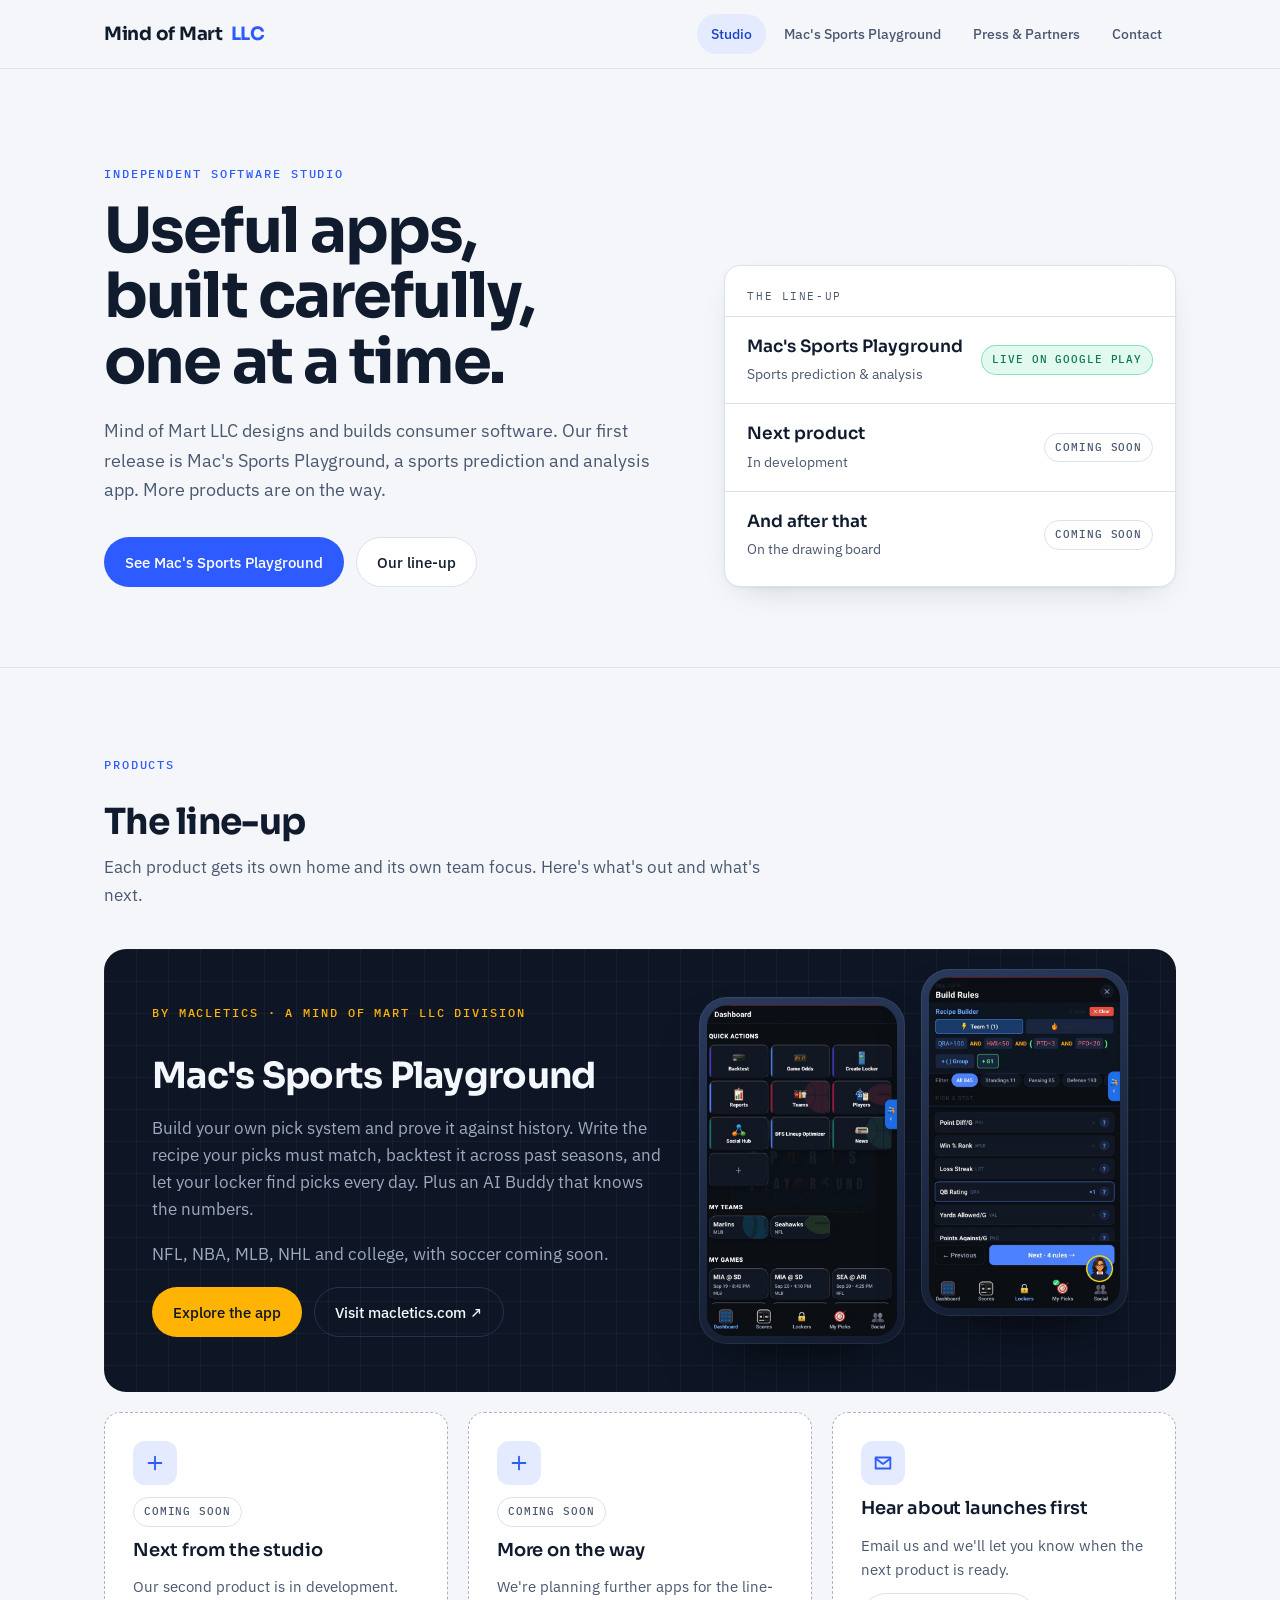
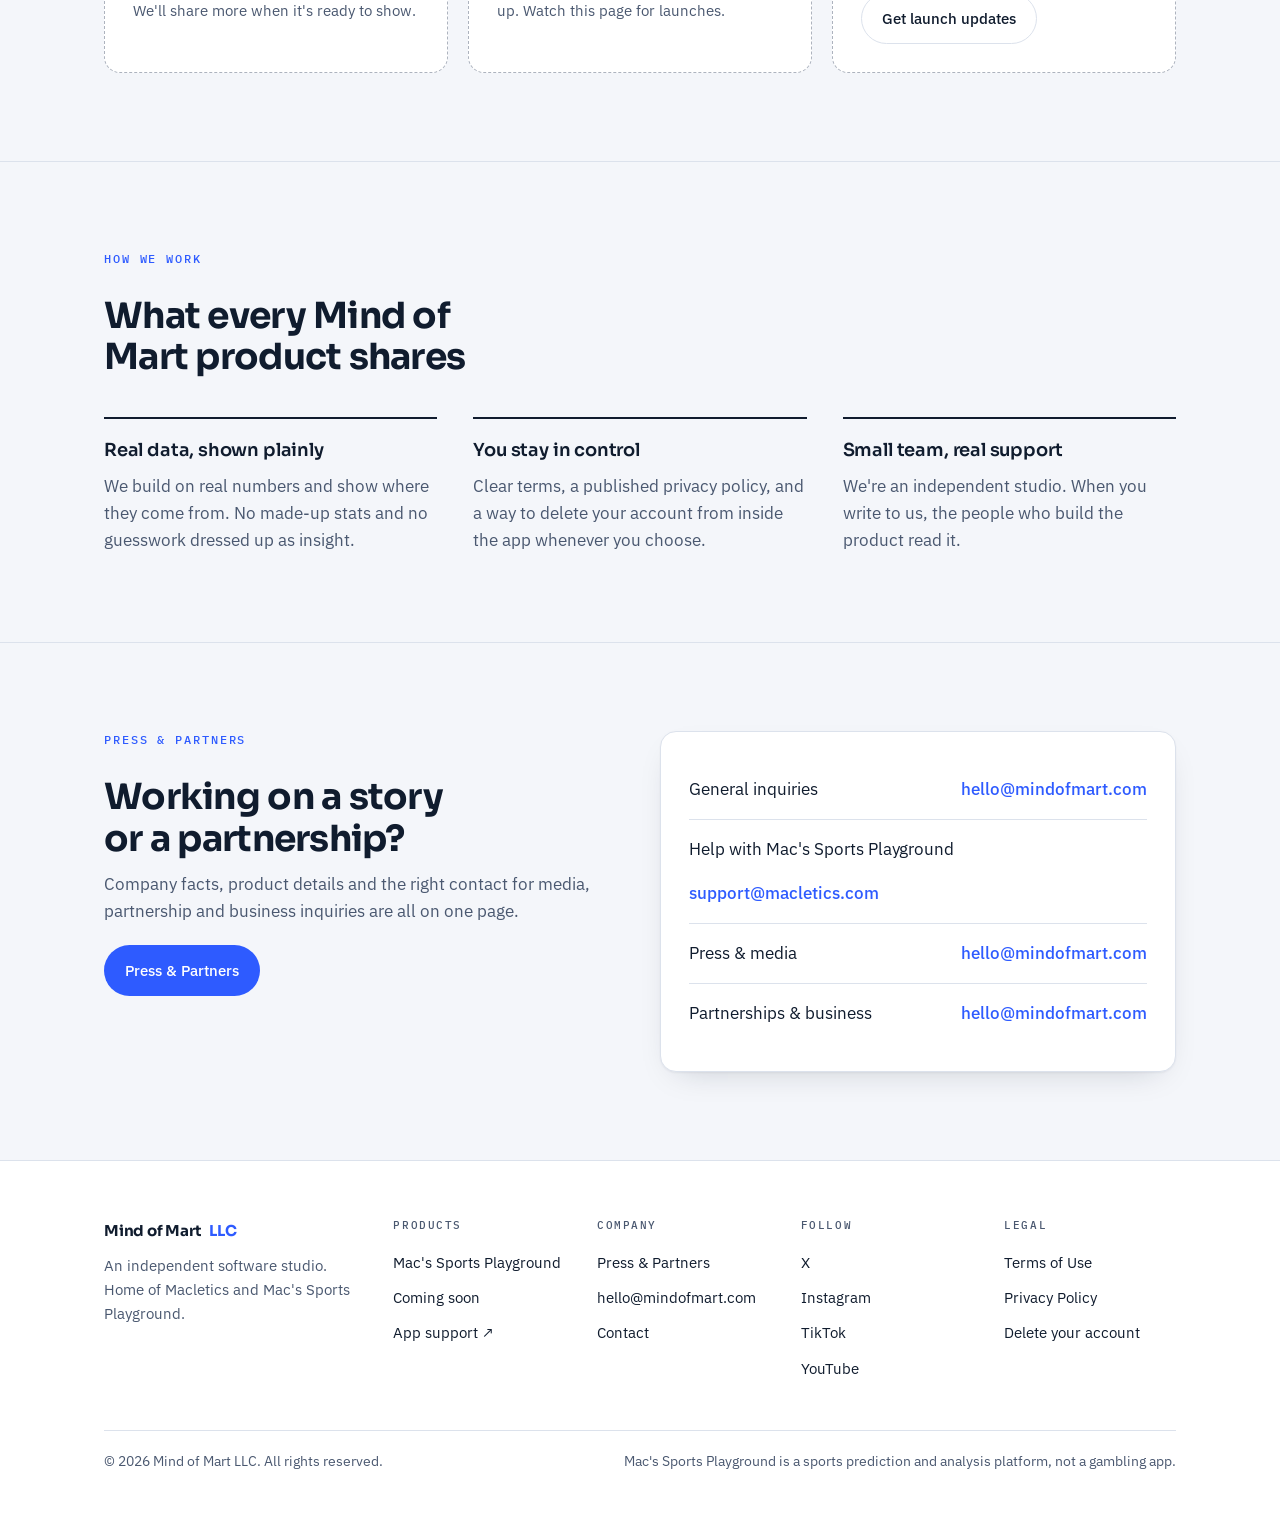
==== index.html @ aef042e0 "site: link Google Play, add social links to footer, Live on Google Play chip Co-Authored-By: Claude " ====
<!DOCTYPE html>
<html lang="en">
<head>
<meta charset="UTF-8">
<meta name="viewport" content="width=device-width, initial-scale=1.0">
<title>Mind of Mart LLC — Independent software studio</title>
<meta name="description" content="Mind of Mart LLC is an independent software studio. Our first release is Mac's Sports Playground, with more products on the way.">
<meta property="og:title" content="Mind of Mart LLC">
<meta property="og:description" content="An independent software studio. Our first release is Mac's Sports Playground, with more products on the way.">
<meta property="og:type" content="website">
<meta property="og:url" content="https://mindofmart.com/">
<link rel="canonical" href="https://mindofmart.com/">
<link rel="icon" href="/favicon.svg" type="image/svg+xml">
<link rel="preconnect" href="https://fonts.googleapis.com">
<link rel="preconnect" href="https://fonts.gstatic.com" crossorigin>
<link href="https://fonts.googleapis.com/css2?family=Sora:wght@500;600;700&family=IBM+Plex+Sans:wght@400;500&family=IBM+Plex+Mono:wght@400;500&display=swap" rel="stylesheet">
<link rel="stylesheet" href="/styles.css">
</head>
<body>

<header class="site-header">
  <div class="wrap">
    <a class="wordmark" href="/">Mind of Mart <span class="llc">LLC</span></a>
    <nav aria-label="Main">
      <ul class="tabs">
        <li><a href="/" aria-current="page">Studio</a></li>
        <li><a href="/sports-playground/">Mac's Sports Playground</a></li>
        <li><a href="/press/">Press &amp; Partners</a></li>
        <li><a href="/press/#contact">Contact</a></li>
      </ul>
    </nav>
  </div>
</header>

<main>

  <section class="hero">
    <div class="wrap">
      <div>
        <p class="eyebrow">Independent software studio</p>
        <h1>Useful apps, built carefully, one at a time.</h1>
        <p class="lede">Mind of Mart LLC designs and builds consumer software. Our first release is Mac's Sports Playground, a sports prediction and analysis app. More products are on the way.</p>
        <div class="actions">
          <a class="btn btn-primary" href="/sports-playground/">See Mac's Sports Playground</a>
          <a class="btn btn-ghost" href="#lineup">Our line-up</a>
        </div>
      </div>

      <div class="lineup-index" aria-label="Product line-up at a glance">
        <p class="label">The line-up</p>
        <a href="/sports-playground/">
          <span>
            <span class="name">Mac's Sports Playground</span><br>
            <span class="sub">Sports prediction &amp; analysis</span>
          </span>
          <span class="chip live">Live on Google Play</span>
        </a>
        <div class="row">
          <span>
            <span class="name">Next product</span><br>
            <span class="sub">In development</span>
          </span>
          <span class="chip">Coming soon</span>
        </div>
        <div class="row">
          <span>
            <span class="name">And after that</span><br>
            <span class="sub">On the drawing board</span>
          </span>
          <span class="chip">Coming soon</span>
        </div>
      </div>
    </div>
  </section>

  <section id="lineup">
    <div class="wrap">
      <div class="section-head">
        <p class="eyebrow">Products</p>
        <h2>The line-up</h2>
        <p class="muted">Each product gets its own home and its own team focus. Here's what's out and what's next.</p>
      </div>

      <div class="lineup">
        <article class="featured product-panel">
          <div class="copy">
            <p class="eyebrow">By Macletics · a Mind of Mart LLC division</p>
            <h2>Mac's Sports Playground</h2>
            <p>Build your own pick system and prove it against history. Write the recipe your picks must match, backtest it across past seasons, and let your locker find picks every day. Plus an AI Buddy that knows the numbers.</p>
            <p>NFL, NBA, MLB, NHL and college, with soccer coming soon.</p>
            <div class="actions">
              <a class="btn btn-amber" href="/sports-playground/">Explore the app</a>
              <a class="btn btn-line" href="https://macletics.com/">Visit macletics.com ↗</a>
            </div>
          </div>
          <div class="shots" aria-hidden="true">
            <div class="phone"><img src="/img/app/dashboard.jpg" alt="" width="600" height="1044" loading="lazy"></div>
            <div class="phone"><img src="/img/app/build-rules.jpg" alt="" width="600" height="1044" loading="lazy"></div>
          </div>
        </article>

        <article class="soon-card">
          <div class="glyph" aria-hidden="true">
            <svg width="22" height="22" viewBox="0 0 24 24" fill="none" stroke="currentColor" stroke-width="2" stroke-linecap="round"><path d="M12 5v14M5 12h14"/></svg>
          </div>
          <span class="chip" style="justify-self:start">Coming soon</span>
          <h3>Next from the studio</h3>
          <p>Our second product is in development. We'll share more when it's ready to show.</p>
        </article>

        <article class="soon-card">
          <div class="glyph" aria-hidden="true">
            <svg width="22" height="22" viewBox="0 0 24 24" fill="none" stroke="currentColor" stroke-width="2" stroke-linecap="round"><path d="M12 5v14M5 12h14"/></svg>
          </div>
          <span class="chip" style="justify-self:start">Coming soon</span>
          <h3>More on the way</h3>
          <p>We're planning further apps for the line-up. Watch this page for launches.</p>
        </article>

        <article class="soon-card">
          <div class="glyph" aria-hidden="true">
            <svg width="22" height="22" viewBox="0 0 24 24" fill="none" stroke="currentColor" stroke-width="2" stroke-linecap="round" stroke-linejoin="round"><path d="M4 6h16v12H4z"/><path d="m4 7 8 6 8-6"/></svg>
          </div>
          <h3>Hear about launches first</h3>
          <p>Email us and we'll let you know when the next product is ready.</p>
          <a class="btn btn-ghost" style="justify-self:start" href="mailto:hello@mindofmart.com?subject=Mind%20of%20Mart%20launch%20updates">Get launch updates</a>
        </article>
      </div>
    </div>
  </section>

  <section>
    <div class="wrap">
      <div class="section-head">
        <p class="eyebrow">How we work</p>
        <h2>What every Mind of Mart product shares</h2>
      </div>
      <div class="principles">
        <div>
          <h3>Real data, shown plainly</h3>
          <p>We build on real numbers and show where they come from. No made-up stats and no guesswork dressed up as insight.</p>
        </div>
        <div>
          <h3>You stay in control</h3>
          <p>Clear terms, a published privacy policy, and a way to delete your account from inside the app whenever you choose.</p>
        </div>
        <div>
          <h3>Small team, real support</h3>
          <p>We're an independent studio. When you write to us, the people who build the product read it.</p>
        </div>
      </div>
    </div>
  </section>

  <section>
    <div class="wrap split">
      <div class="section-head" style="margin-bottom:0">
        <p class="eyebrow">Press &amp; partners</p>
        <h2>Working on a story or a partnership?</h2>
        <p class="muted">Company facts, product details and the right contact for media, partnership and business inquiries are all on one page.</p>
        <div class="actions" style="margin-top:8px">
          <a class="btn btn-primary" href="/press/">Press &amp; Partners</a>
        </div>
      </div>
      <div class="card">
        <ul class="contact-list">
          <li><span>General inquiries</span><a href="mailto:hello@mindofmart.com">hello@mindofmart.com</a></li>
          <li><span>Help with Mac's Sports Playground</span><a href="mailto:support@macletics.com">support@macletics.com</a></li>
          <li><span>Press &amp; media</span><a href="mailto:hello@mindofmart.com?subject=Press%20inquiry">hello@mindofmart.com</a></li>
          <li><span>Partnerships &amp; business</span><a href="mailto:hello@mindofmart.com?subject=Partnership%20inquiry">hello@mindofmart.com</a></li>
        </ul>
      </div>
    </div>
  </section>

</main>

<footer class="site-footer">
  <div class="wrap">
    <div class="cols">
      <div class="about">
        <a class="wordmark" href="/">Mind of Mart <span class="llc">LLC</span></a>
        <p>An independent software studio. Home of Macletics and Mac's Sports Playground.</p>
      </div>
      <div>
        <h4>Products</h4>
        <ul>
          <li><a href="/sports-playground/">Mac's Sports Playground</a></li>
          <li><a href="/#lineup">Coming soon</a></li>
          <li><a href="https://macletics.com/support.html">App support ↗</a></li>
        </ul>
      </div>
      <div>
        <h4>Company</h4>
        <ul>
          <li><a href="/press/">Press &amp; Partners</a></li>
          <li><a href="mailto:hello@mindofmart.com">hello@mindofmart.com</a></li>
          <li><a href="/press/#contact">Contact</a></li>
        </ul>
      </div>
      <div>
        <h4>Follow</h4>
        <ul>
          <li><a href="https://x.com/MacSportsPlay" rel="noopener">X</a></li>
          <li><a href="https://instagram.com/macssportsplayground" rel="noopener">Instagram</a></li>
          <li><a href="https://tiktok.com/@macssportsplayground" rel="noopener">TikTok</a></li>
          <li><a href="https://www.youtube.com/@MacsSportsPlayground" rel="noopener">YouTube</a></li>
        </ul>
      </div>
      <div>
        <h4>Legal</h4>
        <ul>
          <li><a href="https://macletics.com/terms">Terms of Use</a></li>
          <li><a href="https://macletics.com/privacy">Privacy Policy</a></li>
          <li><a href="https://macletics.com/delete-account.html">Delete your account</a></li>
        </ul>
      </div>
    </div>
    <div class="base">
      <span>© 2026 Mind of Mart LLC. All rights reserved.</span>
      <span>Mac's Sports Playground is a sports prediction and analysis platform, not a gambling app.</span>
    </div>
  </div>
</footer>

</body>
</html>
---- styles.css ----
/* Mind of Mart LLC — shared styles.
   Studio pages use the cobalt accent; the Mac's Sports Playground tab
   borrows the product's own navy + amber inside .product-panel only. */

:root {
  --paper: #F4F6FA;
  --surface: #FFFFFF;
  --ink: #101C2E;
  --ink-soft: #4A5870;
  --rule: #DCE2EC;
  --accent: #2E5BFF;
  --accent-deep: #1E42C8;
  --accent-wash: #E4EBFF;
  --navy: #0E1626;
  --navy-2: #16223A;
  --navy-line: #24324D;
  --navy-text: #F4F7FB;
  --navy-muted: #9DA9BF;
  --amber: #FFB302;
  --radius: 16px;
  --shadow: 0 1px 2px rgba(16, 28, 46, .05), 0 12px 32px -18px rgba(16, 28, 46, .25);
}
@media (prefers-color-scheme: dark) {
  :root:not([data-theme="light"]) {
    --paper: #0B1220;
    --surface: #121B2D;
    --ink: #EEF2F8;
    --ink-soft: #A3AFC4;
    --rule: #223049;
    --accent: #7C9BFF;
    --accent-deep: #A9BCFF;
    --accent-wash: #18244A;
    --shadow: 0 1px 2px rgba(0, 0, 0, .3), 0 12px 32px -18px rgba(0, 0, 0, .7);
  }
}
:root[data-theme="dark"] {
  --paper: #0B1220;
  --surface: #121B2D;
  --ink: #EEF2F8;
  --ink-soft: #A3AFC4;
  --rule: #223049;
  --accent: #7C9BFF;
  --accent-deep: #A9BCFF;
  --accent-wash: #18244A;
  --shadow: 0 1px 2px rgba(0, 0, 0, .3), 0 12px 32px -18px rgba(0, 0, 0, .7);
}

* { margin: 0; padding: 0; box-sizing: border-box; }
html { scroll-behavior: smooth; }
@media (prefers-reduced-motion: reduce) { html { scroll-behavior: auto; } * { transition: none !important; } }

body {
  background: var(--paper);
  color: var(--ink);
  font-family: "IBM Plex Sans", system-ui, sans-serif;
  font-size: 17px;
  line-height: 1.6;
  -webkit-font-smoothing: antialiased;
}
img { max-width: 100%; display: block; }
a { color: inherit; }
:focus-visible { outline: 3px solid var(--accent); outline-offset: 3px; border-radius: 4px; }

.wrap { max-width: 1120px; margin: 0 auto; padding: 0 24px; }
@media (max-width: 480px) { .wrap { padding: 0 16px; } }

/* ---------- Header + tabs ---------- */
.site-header {
  position: sticky; top: 0; z-index: 10;
  background: color-mix(in srgb, var(--paper) 88%, transparent);
  backdrop-filter: saturate(1.4) blur(10px);
  border-bottom: 1px solid var(--rule);
}
.site-header .wrap {
  display: flex; align-items: center; justify-content: space-between;
  gap: 20px; min-height: 68px; flex-wrap: wrap;
}
.wordmark {
  font-family: "Sora", sans-serif; font-weight: 700; font-size: 1.15rem;
  letter-spacing: -0.015em; text-decoration: none; color: var(--ink);
  display: inline-flex; align-items: baseline; gap: 8px;
}
.wordmark .dot { color: var(--accent); }
.wordmark .llc {
  font-family: "Sora", sans-serif; font-weight: 700; font-size: inherit;
  letter-spacing: inherit; color: var(--accent);
}
.tabs {
  display: flex; gap: 4px; list-style: none;
  overflow-x: auto; scrollbar-width: none; max-width: 100%;
}
.tabs::-webkit-scrollbar { display: none; }
.tabs a {
  display: block; white-space: nowrap; text-decoration: none;
  font-size: .9rem; font-weight: 500; color: var(--ink-soft);
  padding: 8px 14px; border-radius: 999px;
  transition: color .15s, background .15s;
}
.tabs a:hover { color: var(--ink); background: var(--accent-wash); }
.tabs a[aria-current="page"] { color: var(--accent-deep); background: var(--accent-wash); }
@media (max-width: 720px) {
  .site-header .wrap { padding-top: 12px; padding-bottom: 8px; min-height: 0; }
  .tabs { width: 100%; margin: 0 -6px; }
  .tabs a { padding: 8px 10px; font-size: .86rem; }
}

/* ---------- Type ---------- */
.eyebrow {
  font-family: "IBM Plex Mono", monospace; font-size: .74rem; font-weight: 500;
  letter-spacing: .16em; text-transform: uppercase; color: var(--accent);
  margin-bottom: 14px;
}
h1, h2, h3 { font-family: "Sora", sans-serif; text-wrap: balance; }
h1 { font-weight: 700; font-size: clamp(2.3rem, 5.4vw, 3.9rem); line-height: 1.05; letter-spacing: -0.03em; }
h2 { font-weight: 700; font-size: clamp(1.6rem, 3.2vw, 2.25rem); line-height: 1.15; letter-spacing: -0.02em; }
h3 { font-weight: 600; font-size: 1.12rem; line-height: 1.3; letter-spacing: -0.01em; }
.lede { font-size: 1.15rem; color: var(--ink-soft); max-width: 54ch; }
.muted { color: var(--ink-soft); }
.measure { max-width: 62ch; }

section { padding: 88px 0; }
section + section { border-top: 1px solid var(--rule); }
.section-head { display: grid; gap: 12px; margin-bottom: 40px; max-width: 680px; }

/* ---------- Buttons ---------- */
.btn {
  display: inline-flex; align-items: center; gap: 8px;
  font-weight: 500; font-size: .95rem; text-decoration: none;
  padding: 12px 20px; border-radius: 999px; border: 1px solid transparent;
  transition: background .15s, border-color .15s, color .15s;
}
.btn-primary { background: var(--accent); color: #fff; }
.btn-primary:hover { background: var(--accent-deep); }
:root[data-theme="dark"] .btn-primary, :root[data-theme="dark"] .btn-primary:hover { color: #0B1220; }
@media (prefers-color-scheme: dark) { :root:not([data-theme="light"]) .btn-primary { color: #0B1220; } }
.btn-ghost { border-color: var(--rule); color: var(--ink); background: var(--surface); }
.btn-ghost:hover { border-color: var(--accent); }
.actions { display: flex; flex-wrap: wrap; gap: 12px; }

/* ---------- Home hero ---------- */
.hero { padding: 96px 0 80px; }
.hero .wrap { display: grid; grid-template-columns: 1.25fr 1fr; gap: 56px; align-items: end; }
.hero h1 { margin-bottom: 22px; }
.hero .lede { margin-bottom: 32px; }
.lineup-index {
  background: var(--surface); border: 1px solid var(--rule); border-radius: var(--radius);
  box-shadow: var(--shadow); padding: 8px 0;
}
.lineup-index .label {
  font-family: "IBM Plex Mono", monospace; font-size: .7rem; letter-spacing: .14em;
  text-transform: uppercase; color: var(--ink-soft); padding: 14px 22px 10px;
}
.lineup-index a, .lineup-index .row {
  display: flex; justify-content: space-between; align-items: center; gap: 16px;
  padding: 16px 22px; border-top: 1px solid var(--rule); text-decoration: none;
}
.lineup-index a:hover .name { color: var(--accent); }
.lineup-index .name { font-family: "Sora", sans-serif; font-weight: 600; transition: color .15s; }
.lineup-index .sub { font-size: .86rem; color: var(--ink-soft); }
@media (max-width: 860px) { .hero .wrap { grid-template-columns: 1fr; gap: 40px; } .hero { padding: 64px 0 56px; } }

/* ---------- Status chips ---------- */
.chip {
  font-family: "IBM Plex Mono", monospace; font-size: .68rem; font-weight: 500;
  letter-spacing: .08em; text-transform: uppercase; white-space: nowrap;
  padding: 5px 10px; border-radius: 999px; border: 1px solid var(--rule); color: var(--ink-soft);
}
.chip.live { color: #0F7A4F; border-color: color-mix(in srgb, #35D08E 55%, transparent); background: color-mix(in srgb, #35D08E 14%, transparent); }
@media (prefers-color-scheme: dark) { :root:not([data-theme="light"]) .chip.live { color: #6FE3B0; } }
:root[data-theme="dark"] .chip.live { color: #6FE3B0; }

/* ---------- Product line-up ---------- */
.lineup { display: grid; grid-template-columns: repeat(3, 1fr); gap: 20px; }
.lineup .featured { grid-column: span 3; }
@media (max-width: 860px) { .lineup { grid-template-columns: 1fr; } .lineup .featured { grid-column: auto; } }

.product-panel {
  background: var(--navy); color: var(--navy-text); border-radius: 22px; overflow: hidden;
  display: grid; grid-template-columns: 1.2fr 1fr; gap: 32px; padding: 48px;
  position: relative; isolation: isolate;
}
.product-panel::before {
  content: ""; position: absolute; inset: 0; z-index: -1;
  background-image:
    linear-gradient(rgba(255,255,255,.035) 1px, transparent 1px),
    linear-gradient(90deg, rgba(255,255,255,.035) 1px, transparent 1px);
  background-size: 32px 32px;
}
.product-panel .eyebrow { color: var(--amber); }
.product-panel h2, .product-panel h3 { color: var(--navy-text); }
.product-panel p { color: var(--navy-muted); }
.product-panel .chip { border-color: var(--navy-line); color: var(--navy-muted); }
.product-panel .copy { display: grid; gap: 18px; align-content: center; }
.product-panel .btn-amber { background: var(--amber); color: var(--navy); }
.product-panel .btn-amber:hover { background: #FFC433; }
.product-panel .btn-line { border-color: var(--navy-line); color: var(--navy-text); }
.product-panel .btn-line:hover { border-color: var(--amber); }
.product-panel .shots { display: flex; gap: 16px; justify-content: center; align-items: flex-end; }
.product-panel .shots .phone:nth-child(2) { transform: translateY(-28px); }
@media (max-width: 860px) {
  .product-panel { grid-template-columns: 1fr; padding: 32px 22px; }
  .product-panel .shots .phone:nth-child(2) { transform: none; }
}

.phone {
  width: 100%; max-width: 210px; border-radius: 28px; padding: 8px;
  background: linear-gradient(160deg, #2A3A5C, #121B2E);
  box-shadow: 0 30px 60px -28px rgba(0,0,0,.8), 0 0 0 1px rgba(255,255,255,.07) inset;
}
.phone img { width: 100%; height: auto; border-radius: 21px; aspect-ratio: 600 / 1044; object-fit: cover; object-position: top; }
.phone.lg { max-width: 290px; border-radius: 34px; padding: 10px; }
.phone.lg img { border-radius: 25px; }

.soon-card {
  background: var(--surface); border: 1px dashed color-mix(in srgb, var(--ink-soft) 45%, transparent);
  border-radius: var(--radius); padding: 28px; display: grid; gap: 12px; align-content: start;
  min-height: 210px;
}
.soon-card .glyph {
  width: 44px; height: 44px; border-radius: 12px; background: var(--accent-wash);
  display: grid; place-items: center; color: var(--accent);
}
.soon-card p { color: var(--ink-soft); font-size: .95rem; }

/* ---------- Principles ---------- */
.principles { display: grid; grid-template-columns: repeat(3, 1fr); gap: 36px; }
.principles > div { display: grid; gap: 10px; align-content: start; border-top: 2px solid var(--ink); padding-top: 20px; }
.principles p { color: var(--ink-soft); }
@media (max-width: 860px) { .principles { grid-template-columns: 1fr; gap: 28px; } }

/* ---------- Press / contact ---------- */
.split { display: grid; grid-template-columns: 1fr 1fr; gap: 40px; align-items: start; }
@media (max-width: 860px) { .split { grid-template-columns: 1fr; } }
.card {
  background: var(--surface); border: 1px solid var(--rule); border-radius: var(--radius);
  padding: 28px; box-shadow: var(--shadow); display: grid; gap: 14px;
}
.facts { display: grid; gap: 0; }
.facts div { display: grid; grid-template-columns: 150px 1fr; gap: 16px; padding: 14px 0; border-top: 1px solid var(--rule); }
.facts div:first-child { border-top: 0; }
.facts dt { font-family: "IBM Plex Mono", monospace; font-size: .74rem; letter-spacing: .1em; text-transform: uppercase; color: var(--ink-soft); padding-top: 3px; }
@media (max-width: 480px) { .facts div { grid-template-columns: 1fr; gap: 2px; } }
.contact-list { list-style: none; display: grid; gap: 0; }
.contact-list li { display: flex; justify-content: space-between; align-items: center; gap: 16px; padding: 16px 0; border-top: 1px solid var(--rule); flex-wrap: wrap; }
.contact-list li:first-child { border-top: 0; }
.contact-list a { color: var(--accent); font-weight: 500; text-decoration: none; overflow-wrap: anywhere; }
.contact-list a:hover { text-decoration: underline; }

/* ---------- Product page ---------- */
.product-hero { background: var(--navy); color: var(--navy-text); padding: 80px 0; position: relative; isolation: isolate; }
.product-hero::before {
  content: ""; position: absolute; inset: 0; z-index: -1;
  background-image:
    linear-gradient(rgba(255,255,255,.035) 1px, transparent 1px),
    linear-gradient(90deg, rgba(255,255,255,.035) 1px, transparent 1px);
  background-size: 32px 32px;
}
.product-hero .wrap { display: grid; grid-template-columns: 1.3fr 1fr; gap: 48px; align-items: center; }
.product-hero .eyebrow { color: var(--amber); }
.product-hero h1 { margin-bottom: 20px; }
.product-hero h1 .accent { color: var(--amber); }
.product-hero .lede { color: var(--navy-muted); margin-bottom: 28px; }
.product-hero .meta { font-size: .88rem; color: var(--navy-muted); margin-top: 18px; }
@media (max-width: 860px) { .product-hero .wrap { grid-template-columns: 1fr; } .product-hero { padding: 56px 0; } }

.store-row { display: flex; gap: 12px; flex-wrap: wrap; }
.store-btn {
  display: inline-flex; align-items: center; gap: 10px; text-decoration: none;
  padding: 10px 18px; border-radius: 12px; border: 1px solid var(--navy-line);
  background: var(--navy-2); color: var(--navy-text); min-width: 190px;
}
.store-btn svg { width: 22px; height: 22px; flex: none; }
.store-btn .small { display: block; font-size: .68rem; color: var(--navy-muted); line-height: 1.2; }
.store-btn .big { display: block; font-family: "Sora", sans-serif; font-weight: 600; font-size: 1rem; line-height: 1.2; }
.store-btn[aria-disabled="true"] { cursor: default; }
a.store-btn:not([aria-disabled="true"]):hover { border-color: var(--amber); }

.stats { display: grid; grid-template-columns: repeat(4, 1fr); gap: 0; border: 1px solid var(--rule); border-radius: var(--radius); background: var(--surface); }
.stats div { padding: 26px 24px; border-left: 1px solid var(--rule); }
.stats div:first-child { border-left: 0; }
.stats strong { display: block; font-family: "Sora", sans-serif; font-size: 2rem; font-weight: 700; letter-spacing: -0.02em; font-variant-numeric: tabular-nums; }
.stats span { color: var(--ink-soft); font-size: .92rem; }
@media (max-width: 760px) {
  .stats { grid-template-columns: 1fr 1fr; }
  .stats div:nth-child(3) { border-left: 0; }
  .stats div:nth-child(n+3) { border-top: 1px solid var(--rule); }
}

.feature-row { display: grid; grid-template-columns: 1fr 260px; gap: 56px; align-items: center; padding: 48px 0; border-top: 1px solid var(--rule); }
.feature-row:first-of-type { border-top: 0; padding-top: 0; }
.feature-row.flip { grid-template-columns: 260px 1fr; }
.feature-row.flip .phone { order: -1; }
.feature-row .copy { display: grid; gap: 14px; }
.feature-row .copy p { color: var(--ink-soft); }
.feature-row ul { list-style: none; display: grid; gap: 8px; }
.feature-row li { padding-left: 24px; position: relative; }
.feature-row li::before { content: ""; position: absolute; left: 0; top: .62em; width: 12px; height: 2px; background: var(--accent); }
.feature-row .phone { max-width: 240px; justify-self: center; }
@media (max-width: 760px) {
  .feature-row, .feature-row.flip { grid-template-columns: 1fr; gap: 28px; }
  .feature-row.flip .phone { order: 0; }
}

.levels { display: grid; grid-template-columns: repeat(4, 1fr); gap: 16px; }
.levels .card { padding: 22px; gap: 6px; box-shadow: none; }
.levels .card p { color: var(--ink-soft); font-size: .92rem; }
@media (max-width: 860px) { .levels { grid-template-columns: 1fr 1fr; } }
@media (max-width: 480px) { .levels { grid-template-columns: 1fr; } }

.notice { font-size: .9rem; color: var(--ink-soft); border-left: 3px solid var(--accent); padding: 4px 0 4px 16px; max-width: 70ch; }

/* ---------- Footer ---------- */
.site-footer { border-top: 1px solid var(--rule); padding: 56px 0 40px; background: var(--surface); }
.site-footer .cols { display: grid; grid-template-columns: 1.5fr repeat(4, 1fr); gap: 32px; }
.site-footer h4 { font-family: "IBM Plex Mono", monospace; font-size: .7rem; font-weight: 500; letter-spacing: .14em; text-transform: uppercase; color: var(--ink-soft); margin-bottom: 14px; }
.site-footer ul { list-style: none; display: grid; gap: 8px; }
.site-footer a { text-decoration: none; color: var(--ink); font-size: .94rem; }
.site-footer a:hover { color: var(--accent); }
.site-footer .about p { color: var(--ink-soft); font-size: .94rem; max-width: 36ch; margin-top: 10px; }
.site-footer .base { margin-top: 48px; padding-top: 20px; border-top: 1px solid var(--rule); display: flex; justify-content: space-between; gap: 16px; flex-wrap: wrap; font-size: .85rem; color: var(--ink-soft); }
@media (max-width: 760px) { .site-footer .cols { grid-template-columns: 1fr 1fr; } .site-footer .about { grid-column: 1 / -1; } }
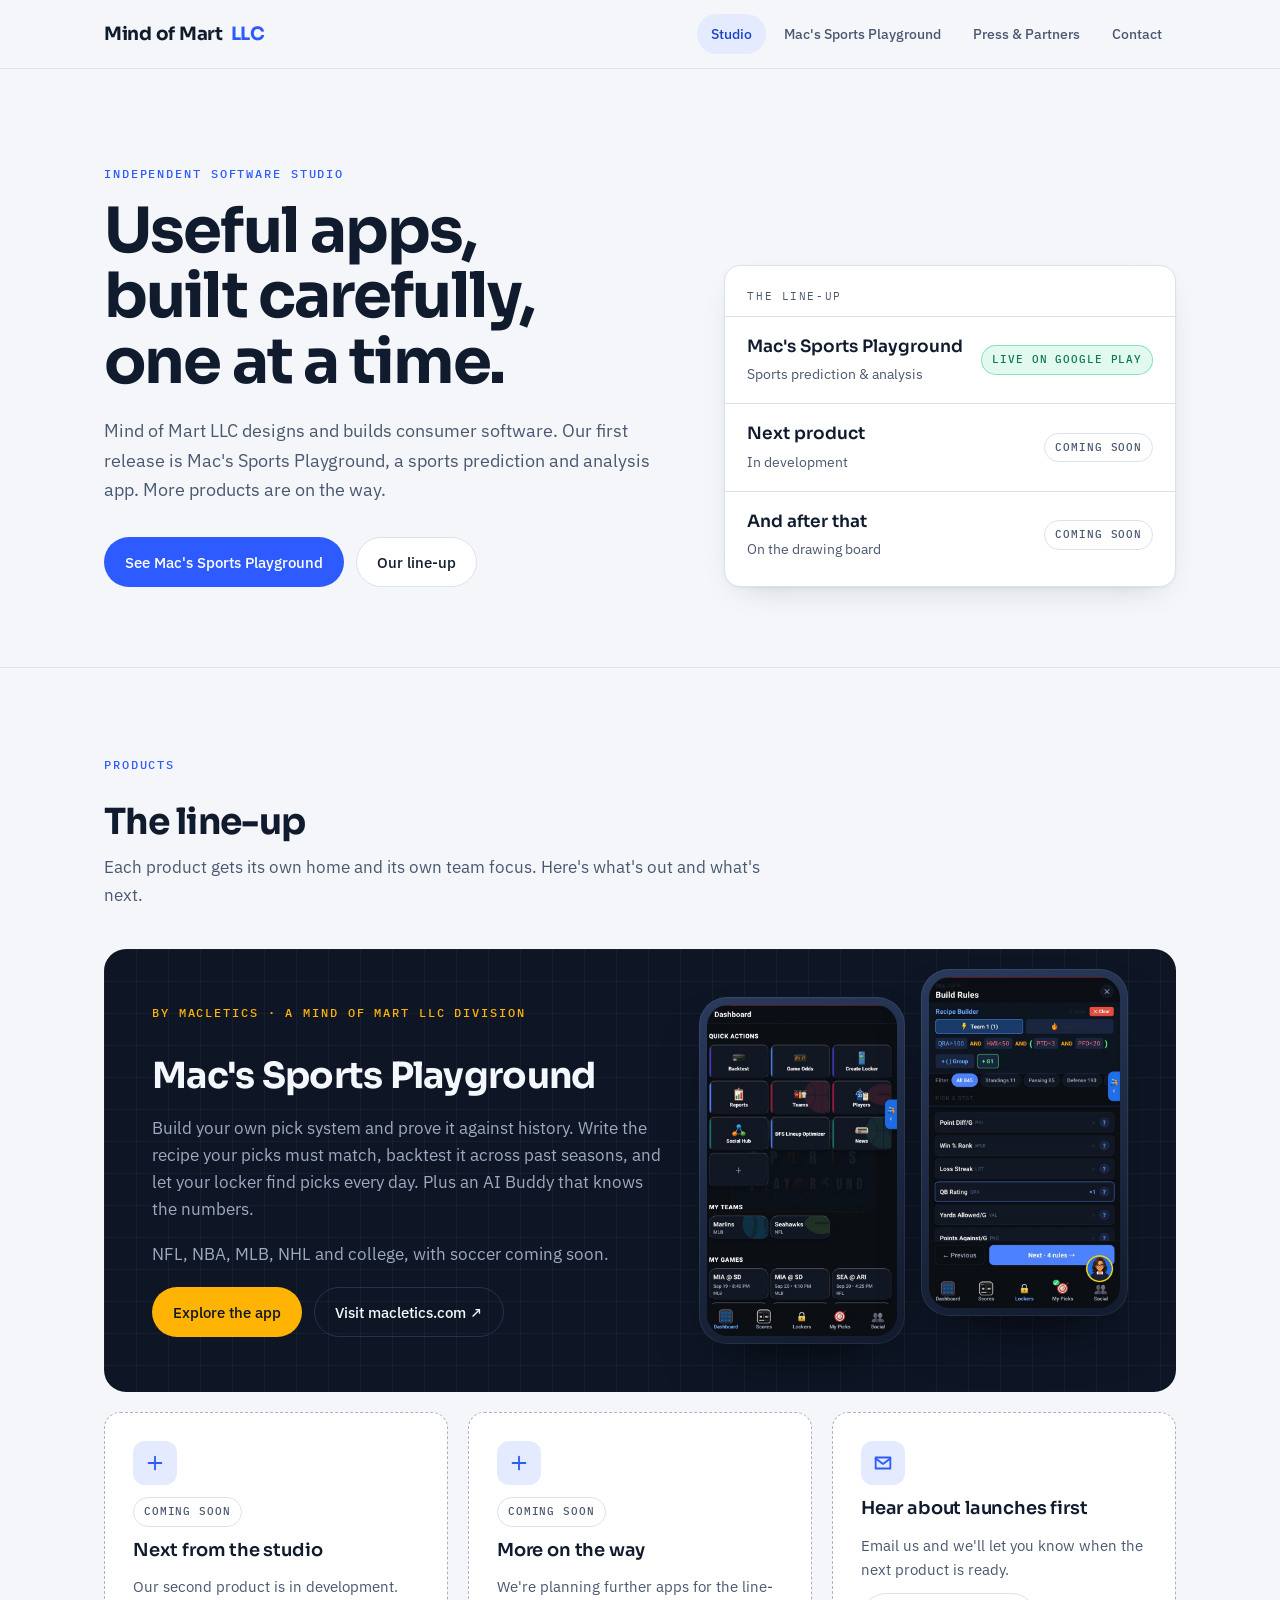
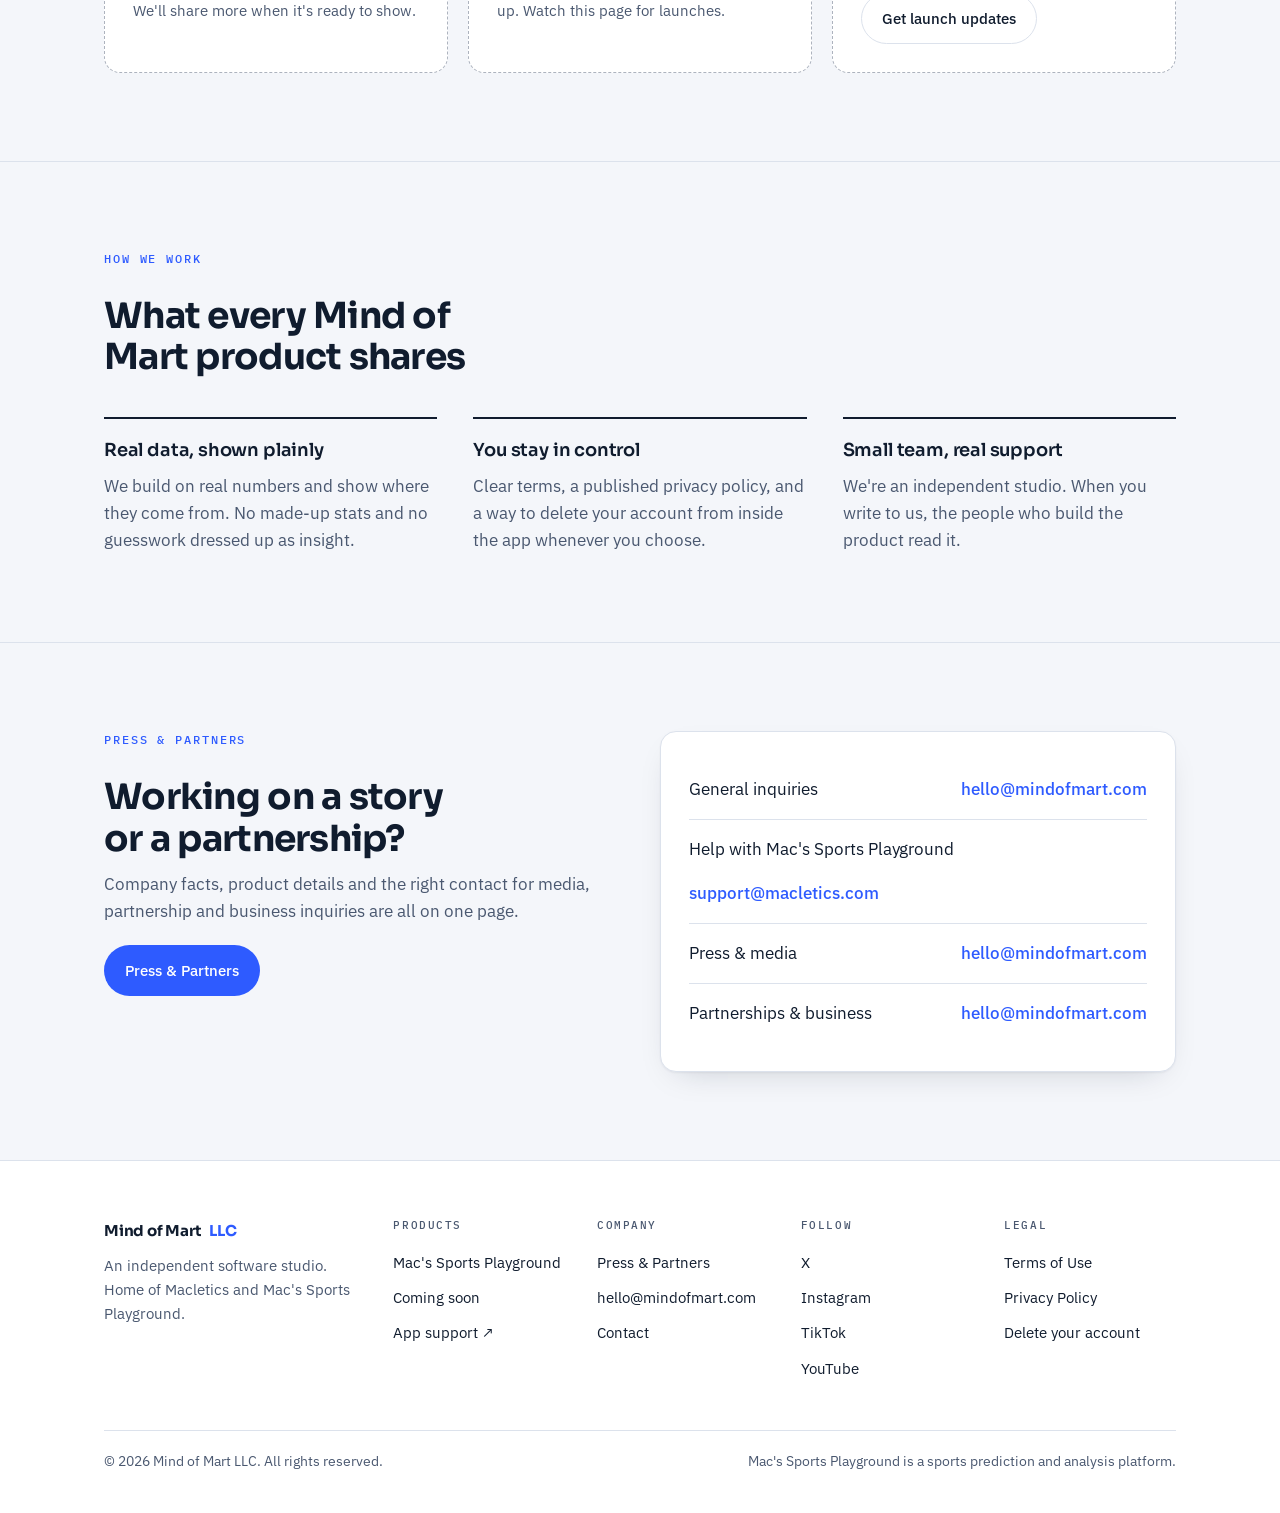
==== commit 9d06c765: "copy: drop 'not a gambling app' from the site (do not classify the product externally) Co-Authored-B" ====
--- a/index.html
+++ b/index.html
@@ -218,7 +218,7 @@
     </div>
     <div class="base">
       <span>© 2026 Mind of Mart LLC. All rights reserved.</span>
-      <span>Mac's Sports Playground is a sports prediction and analysis platform, not a gambling app.</span>
+      <span>Mac's Sports Playground is a sports prediction and analysis platform.</span>
     </div>
   </div>
 </footer>
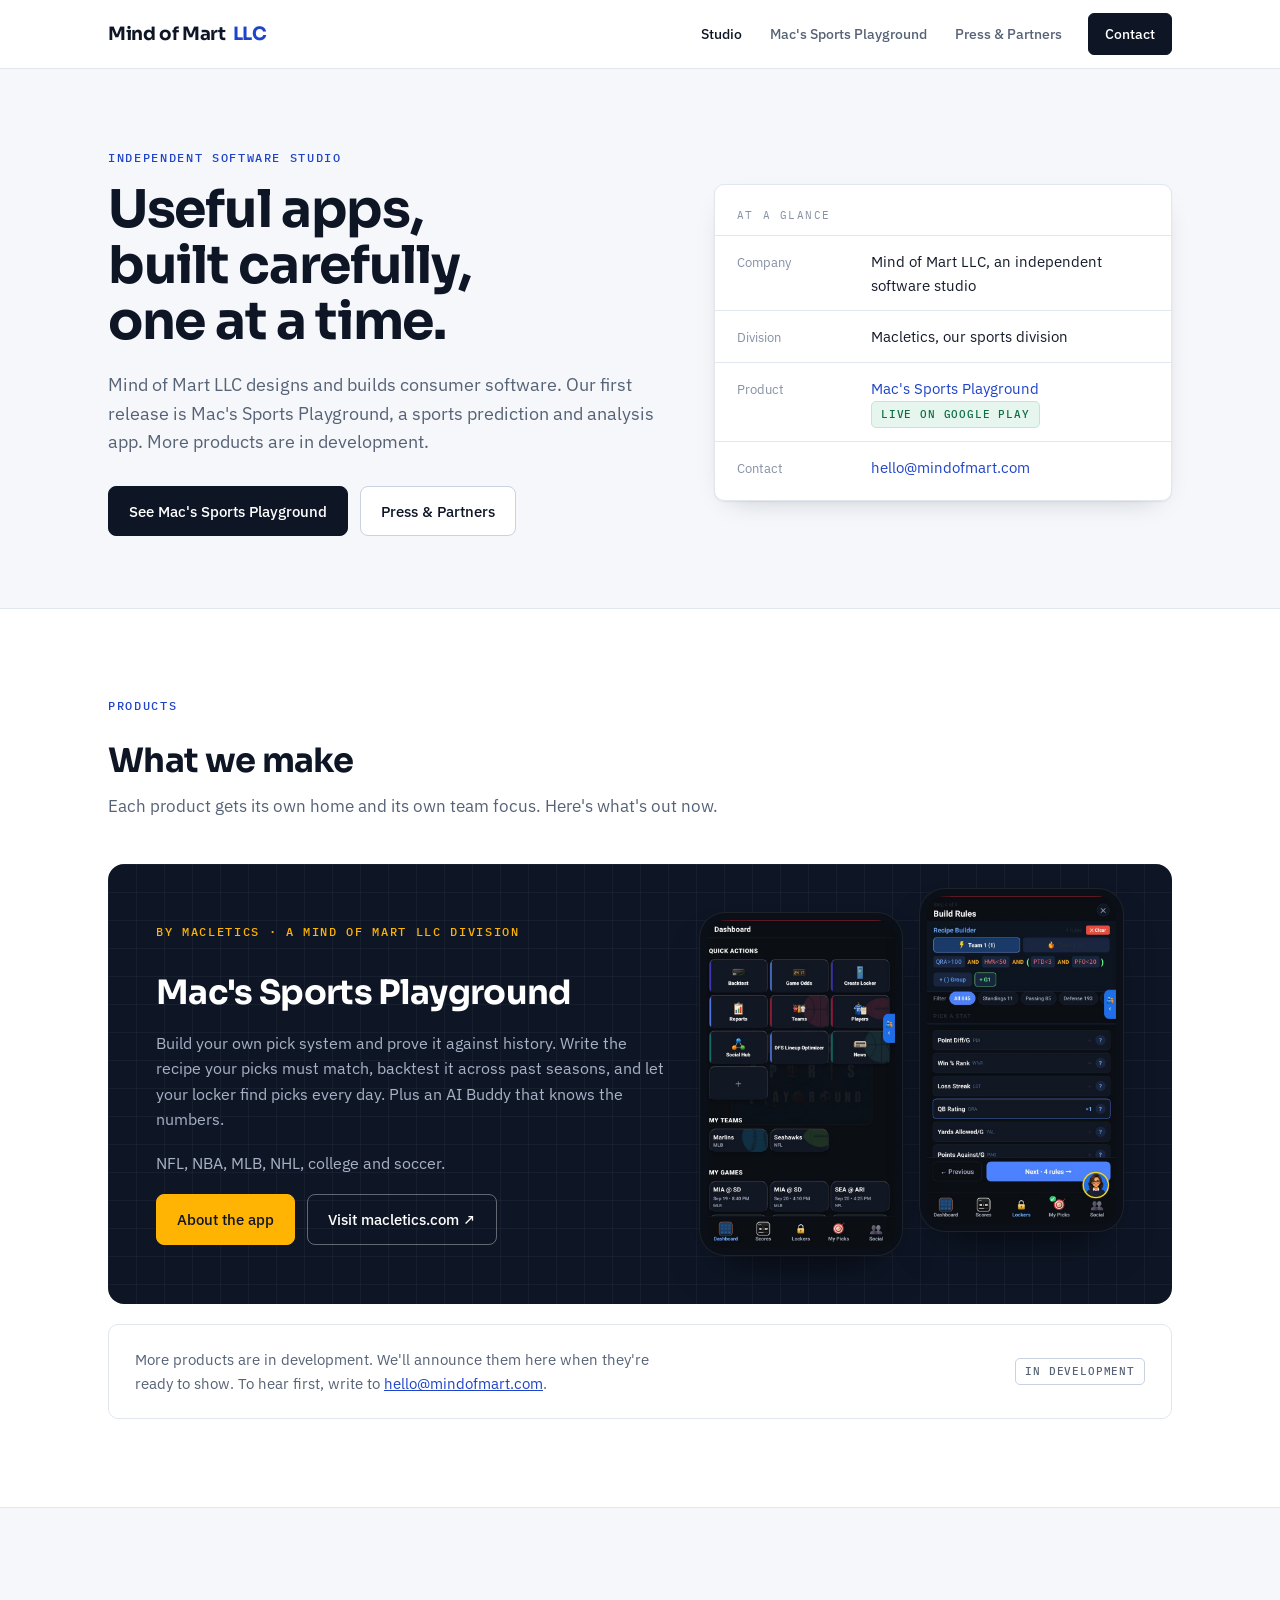
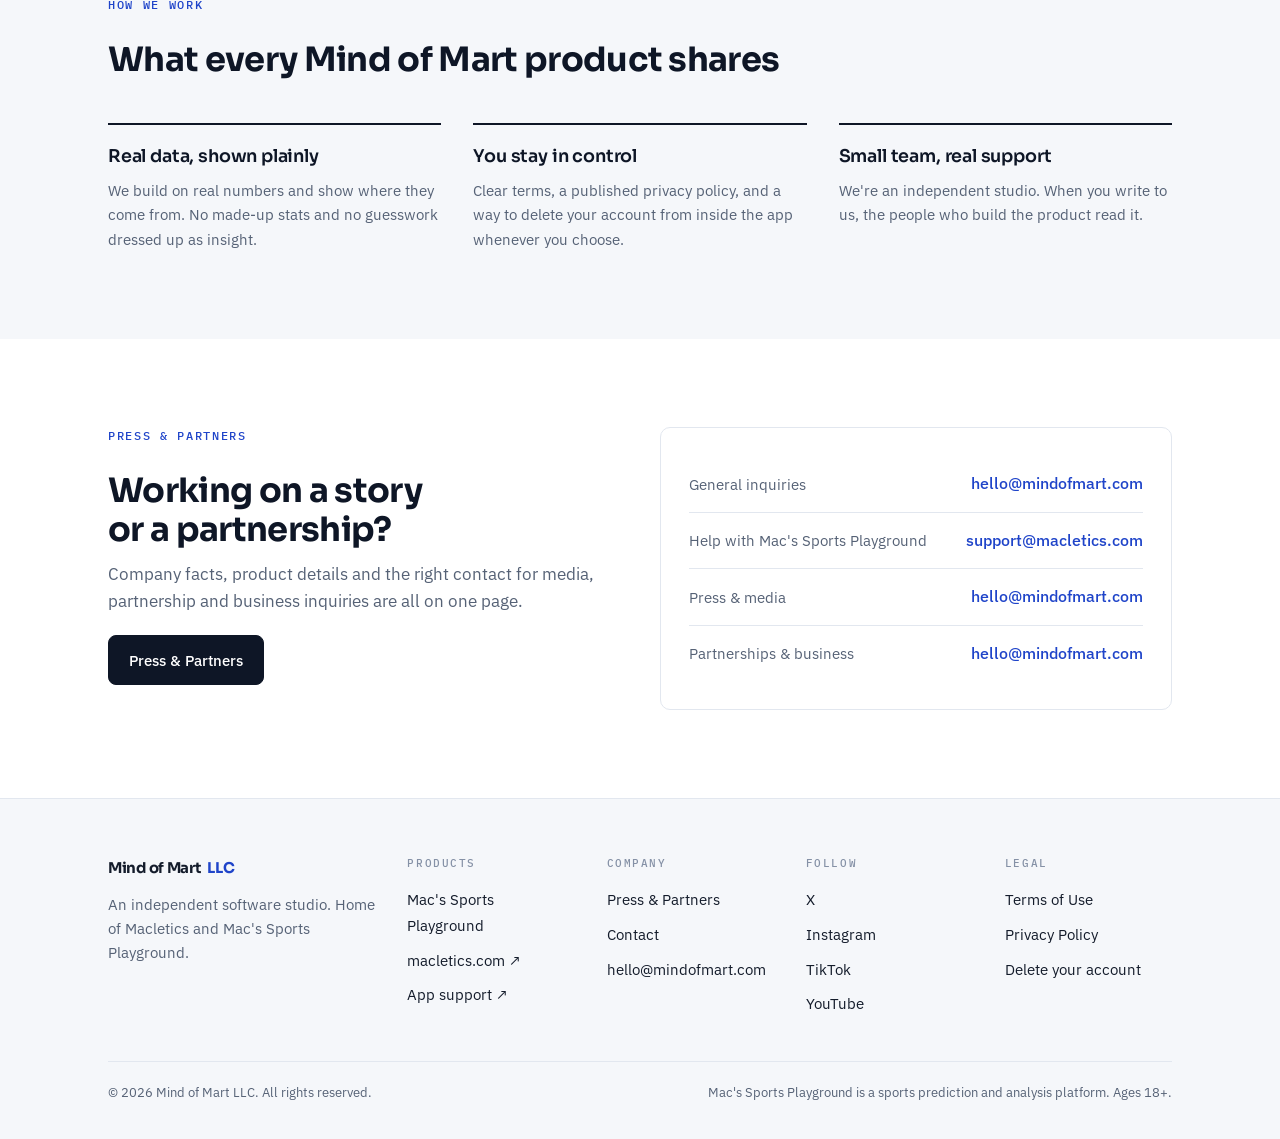
==== commit bf412f27: "Redesign: corporate look, single source of truth for product facts Visual redesign of mindofmart.com" ====
--- a/index.html
+++ b/index.html
@@ -9,25 +9,45 @@
 <meta property="og:description" content="An independent software studio. Our first release is Mac's Sports Playground, with more products on the way.">
 <meta property="og:type" content="website">
 <meta property="og:url" content="https://mindofmart.com/">
+<meta property="og:image" content="https://mindofmart.com/img/app/dashboard.jpg">
 <link rel="canonical" href="https://mindofmart.com/">
 <link rel="icon" href="/favicon.svg" type="image/svg+xml">
 <link rel="preconnect" href="https://fonts.googleapis.com">
 <link rel="preconnect" href="https://fonts.gstatic.com" crossorigin>
-<link href="https://fonts.googleapis.com/css2?family=Sora:wght@500;600;700&family=IBM+Plex+Sans:wght@400;500&family=IBM+Plex+Mono:wght@400;500&display=swap" rel="stylesheet">
+<link href="https://fonts.googleapis.com/css2?family=Sora:wght@600;700&family=IBM+Plex+Sans:wght@400;500;600&family=IBM+Plex+Mono:wght@400;500&display=swap" rel="stylesheet">
 <link rel="stylesheet" href="/styles.css">
+<!--
+  Copy rules (shared with macletics.com): the product is "Mac's Sports
+  Playground" by Macletics, a division of Mind of Mart LLC. Say "picks",
+  "analysis", "prediction"; never "betting", "wager", "sportsbook", and never
+  describe the product as "not a gambling app". No prices. Product numbers
+  and feature detail live on macletics.com only, so they cannot drift here.
+  Future products stay unnamed on this site until the owner says otherwise.
+-->
+<script type="application/ld+json">
+{
+  "@context": "https://schema.org",
+  "@type": "Organization",
+  "name": "Mind of Mart LLC",
+  "legalName": "Mind of Mart LLC",
+  "url": "https://mindofmart.com/",
+  "logo": "https://mindofmart.com/favicon.svg",
+  "email": "hello@mindofmart.com",
+  "subOrganization": { "@type": "Organization", "name": "Macletics", "url": "https://macletics.com/" }
+}
+</script>
 </head>
 <body>
 
 <header class="site-header">
   <div class="wrap">
     <a class="wordmark" href="/">Mind of Mart <span class="llc">LLC</span></a>
-    <nav aria-label="Main">
-      <ul class="tabs">
-        <li><a href="/" aria-current="page">Studio</a></li>
-        <li><a href="/sports-playground/">Mac's Sports Playground</a></li>
-        <li><a href="/press/">Press &amp; Partners</a></li>
-        <li><a href="/press/#contact">Contact</a></li>
-      </ul>
+    <button class="nav-toggle" type="button" aria-expanded="false" aria-controls="site-nav">Menu</button>
+    <nav class="site-nav" id="site-nav" aria-label="Main">
+      <a href="/" aria-current="page">Studio</a>
+      <a href="/sports-playground/">Mac's Sports Playground</a>
+      <a href="/press/">Press &amp; Partners</a>
+      <a class="btn btn-primary" href="/press/#contact">Contact</a>
     </nav>
   </div>
 </header>
@@ -39,36 +59,21 @@
       <div>
         <p class="eyebrow">Independent software studio</p>
         <h1>Useful apps, built carefully, one at a time.</h1>
-        <p class="lede">Mind of Mart LLC designs and builds consumer software. Our first release is Mac's Sports Playground, a sports prediction and analysis app. More products are on the way.</p>
+        <p class="lede">Mind of Mart LLC designs and builds consumer software. Our first release is Mac's Sports Playground, a sports prediction and analysis app. More products are in development.</p>
         <div class="actions">
           <a class="btn btn-primary" href="/sports-playground/">See Mac's Sports Playground</a>
-          <a class="btn btn-ghost" href="#lineup">Our line-up</a>
-        </div>
-      </div>
-
-      <div class="lineup-index" aria-label="Product line-up at a glance">
-        <p class="label">The line-up</p>
-        <a href="/sports-playground/">
-          <span>
-            <span class="name">Mac's Sports Playground</span><br>
-            <span class="sub">Sports prediction &amp; analysis</span>
-          </span>
-          <span class="chip live">Live on Google Play</span>
-        </a>
-        <div class="row">
-          <span>
-            <span class="name">Next product</span><br>
-            <span class="sub">In development</span>
-          </span>
-          <span class="chip">Coming soon</span>
-        </div>
-        <div class="row">
-          <span>
-            <span class="name">And after that</span><br>
-            <span class="sub">On the drawing board</span>
-          </span>
-          <span class="chip">Coming soon</span>
-        </div>
+          <a class="btn btn-ghost" href="/press/">Press &amp; Partners</a>
+        </div>
+      </div>
+
+      <div class="facts-card" aria-label="Company at a glance">
+        <p class="label">At a glance</p>
+        <dl>
+          <div><dt>Company</dt><dd>Mind of Mart LLC, an independent software studio</dd></div>
+          <div><dt>Division</dt><dd>Macletics, our sports division</dd></div>
+          <div><dt>Product</dt><dd><a href="/sports-playground/">Mac's Sports Playground</a> &nbsp;<span class="chip live">Live on Google Play</span></dd></div>
+          <div><dt>Contact</dt><dd><a href="mailto:hello@mindofmart.com">hello@mindofmart.com</a></dd></div>
+        </dl>
       </div>
     </div>
   </section>
@@ -77,59 +82,35 @@
     <div class="wrap">
       <div class="section-head">
         <p class="eyebrow">Products</p>
-        <h2>The line-up</h2>
-        <p class="muted">Each product gets its own home and its own team focus. Here's what's out and what's next.</p>
-      </div>
-
-      <div class="lineup">
-        <article class="featured product-panel">
-          <div class="copy">
-            <p class="eyebrow">By Macletics · a Mind of Mart LLC division</p>
-            <h2>Mac's Sports Playground</h2>
-            <p>Build your own pick system and prove it against history. Write the recipe your picks must match, backtest it across past seasons, and let your locker find picks every day. Plus an AI Buddy that knows the numbers.</p>
-            <p>NFL, NBA, MLB, NHL and college, with soccer coming soon.</p>
-            <div class="actions">
-              <a class="btn btn-amber" href="/sports-playground/">Explore the app</a>
-              <a class="btn btn-line" href="https://macletics.com/">Visit macletics.com ↗</a>
-            </div>
+        <h2>What we make</h2>
+        <p class="muted">Each product gets its own home and its own team focus. Here's what's out now.</p>
+      </div>
+
+      <article class="product-panel">
+        <div class="copy">
+          <p class="eyebrow">By Macletics · a Mind of Mart LLC division</p>
+          <h2>Mac's Sports Playground</h2>
+          <p>Build your own pick system and prove it against history. Write the recipe your picks must match, backtest it across past seasons, and let your locker find picks every day. Plus an AI Buddy that knows the numbers.</p>
+          <p>NFL, NBA, MLB, NHL, college and soccer.</p>
+          <div class="actions">
+            <a class="btn btn-amber" href="/sports-playground/">About the app</a>
+            <a class="btn btn-line" href="https://macletics.com/">Visit macletics.com ↗</a>
           </div>
-          <div class="shots" aria-hidden="true">
-            <div class="phone"><img src="/img/app/dashboard.jpg" alt="" width="600" height="1044" loading="lazy"></div>
-            <div class="phone"><img src="/img/app/build-rules.jpg" alt="" width="600" height="1044" loading="lazy"></div>
-          </div>
-        </article>
-
-        <article class="soon-card">
-          <div class="glyph" aria-hidden="true">
-            <svg width="22" height="22" viewBox="0 0 24 24" fill="none" stroke="currentColor" stroke-width="2" stroke-linecap="round"><path d="M12 5v14M5 12h14"/></svg>
-          </div>
-          <span class="chip" style="justify-self:start">Coming soon</span>
-          <h3>Next from the studio</h3>
-          <p>Our second product is in development. We'll share more when it's ready to show.</p>
-        </article>
-
-        <article class="soon-card">
-          <div class="glyph" aria-hidden="true">
-            <svg width="22" height="22" viewBox="0 0 24 24" fill="none" stroke="currentColor" stroke-width="2" stroke-linecap="round"><path d="M12 5v14M5 12h14"/></svg>
-          </div>
-          <span class="chip" style="justify-self:start">Coming soon</span>
-          <h3>More on the way</h3>
-          <p>We're planning further apps for the line-up. Watch this page for launches.</p>
-        </article>
-
-        <article class="soon-card">
-          <div class="glyph" aria-hidden="true">
-            <svg width="22" height="22" viewBox="0 0 24 24" fill="none" stroke="currentColor" stroke-width="2" stroke-linecap="round" stroke-linejoin="round"><path d="M4 6h16v12H4z"/><path d="m4 7 8 6 8-6"/></svg>
-          </div>
-          <h3>Hear about launches first</h3>
-          <p>Email us and we'll let you know when the next product is ready.</p>
-          <a class="btn btn-ghost" style="justify-self:start" href="mailto:hello@mindofmart.com?subject=Mind%20of%20Mart%20launch%20updates">Get launch updates</a>
-        </article>
-      </div>
-    </div>
-  </section>
-
-  <section>
+        </div>
+        <div class="shots" aria-hidden="true">
+          <div class="phone"><img src="/img/app/dashboard.jpg" alt="" width="600" height="1044" loading="lazy"></div>
+          <div class="phone"><img src="/img/app/build-rules.jpg" alt="" width="600" height="1044" loading="lazy"></div>
+        </div>
+      </article>
+
+      <div class="next-row">
+        <p>More products are in development. We'll announce them here when they're ready to show. To hear first, write to <a href="mailto:hello@mindofmart.com?subject=Mind%20of%20Mart%20launch%20updates">hello@mindofmart.com</a>.</p>
+        <span class="chip">In development</span>
+      </div>
+    </div>
+  </section>
+
+  <section class="soft rule-top">
     <div class="wrap">
       <div class="section-head">
         <p class="eyebrow">How we work</p>
@@ -186,7 +167,7 @@
         <h4>Products</h4>
         <ul>
           <li><a href="/sports-playground/">Mac's Sports Playground</a></li>
-          <li><a href="/#lineup">Coming soon</a></li>
+          <li><a href="https://macletics.com/">macletics.com ↗</a></li>
           <li><a href="https://macletics.com/support.html">App support ↗</a></li>
         </ul>
       </div>
@@ -194,8 +175,8 @@
         <h4>Company</h4>
         <ul>
           <li><a href="/press/">Press &amp; Partners</a></li>
+          <li><a href="/press/#contact">Contact</a></li>
           <li><a href="mailto:hello@mindofmart.com">hello@mindofmart.com</a></li>
-          <li><a href="/press/#contact">Contact</a></li>
         </ul>
       </div>
       <div>
@@ -218,10 +199,21 @@
     </div>
     <div class="base">
       <span>© 2026 Mind of Mart LLC. All rights reserved.</span>
-      <span>Mac's Sports Playground is a sports prediction and analysis platform.</span>
+      <span>Mac's Sports Playground is a sports prediction and analysis platform. Ages 18+.</span>
     </div>
   </div>
 </footer>
 
+<script>
+  (function () {
+    var t = document.querySelector('.nav-toggle'), n = document.getElementById('site-nav');
+    if (!t || !n) return;
+    t.addEventListener('click', function () {
+      var open = n.classList.toggle('open');
+      t.setAttribute('aria-expanded', open ? 'true' : 'false');
+    });
+  })();
+</script>
+
 </body>
 </html>
--- a/styles.css
+++ b/styles.css
@@ -1,321 +1,279 @@
-/* Mind of Mart LLC — shared styles.
-   Studio pages use the cobalt accent; the Mac's Sports Playground tab
-   borrows the product's own navy + amber inside .product-panel only. */
+/* Mind of Mart LLC — shared styles (mindofmart.com)
+   Corporate, light. Studio pages use the cobalt accent; the Mac's Sports
+   Playground panel borrows the product's own navy + amber. Same type and
+   component language as macletics.com so the two sites read as one company. */
 
 :root {
-  --paper: #F4F6FA;
-  --surface: #FFFFFF;
-  --ink: #101C2E;
-  --ink-soft: #4A5870;
-  --rule: #DCE2EC;
+  --bg: #FFFFFF;
+  --bg-soft: #F5F7FA;
+  --ink: #141C2B;
+  --ink-soft: #566276;
+  --ink-faint: #8591A6;
+  --rule: #E2E7EF;
+  --rule-strong: #C9D2DF;
   --accent: #2E5BFF;
   --accent-deep: #1E42C8;
-  --accent-wash: #E4EBFF;
+  --accent-text: #1F44C9;
+  --accent-wash: #EAF0FF;
   --navy: #0E1626;
   --navy-2: #16223A;
-  --navy-line: #24324D;
-  --navy-text: #F4F7FB;
-  --navy-muted: #9DA9BF;
+  --navy-3: #1B2945;
+  --navy-line: #27354F;
+  --navy-muted: #A7B2C6;
   --amber: #FFB302;
-  --radius: 16px;
-  --shadow: 0 1px 2px rgba(16, 28, 46, .05), 0 12px 32px -18px rgba(16, 28, 46, .25);
-}
-@media (prefers-color-scheme: dark) {
-  :root:not([data-theme="light"]) {
-    --paper: #0B1220;
-    --surface: #121B2D;
-    --ink: #EEF2F8;
-    --ink-soft: #A3AFC4;
-    --rule: #223049;
-    --accent: #7C9BFF;
-    --accent-deep: #A9BCFF;
-    --accent-wash: #18244A;
-    --shadow: 0 1px 2px rgba(0, 0, 0, .3), 0 12px 32px -18px rgba(0, 0, 0, .7);
-  }
-}
-:root[data-theme="dark"] {
-  --paper: #0B1220;
-  --surface: #121B2D;
-  --ink: #EEF2F8;
-  --ink-soft: #A3AFC4;
-  --rule: #223049;
-  --accent: #7C9BFF;
-  --accent-deep: #A9BCFF;
-  --accent-wash: #18244A;
-  --shadow: 0 1px 2px rgba(0, 0, 0, .3), 0 12px 32px -18px rgba(0, 0, 0, .7);
-}
-
-* { margin: 0; padding: 0; box-sizing: border-box; }
+  --amber-deep: #8F6200;
+  --radius: 10px;
+  --radius-sm: 8px;
+  --shadow: 0 1px 2px rgba(14, 22, 38, .06), 0 10px 28px -16px rgba(14, 22, 38, .28);
+  --wrap: 1120px;
+}
+
+*, *::before, *::after { box-sizing: border-box; }
+* { margin: 0; padding: 0; }
 html { scroll-behavior: smooth; }
 @media (prefers-reduced-motion: reduce) { html { scroll-behavior: auto; } * { transition: none !important; } }
 
 body {
-  background: var(--paper);
+  background: var(--bg);
   color: var(--ink);
-  font-family: "IBM Plex Sans", system-ui, sans-serif;
-  font-size: 17px;
+  font-family: "IBM Plex Sans", system-ui, -apple-system, "Segoe UI", sans-serif;
+  font-size: 16px;
   line-height: 1.6;
   -webkit-font-smoothing: antialiased;
 }
 img { max-width: 100%; display: block; }
-a { color: inherit; }
-:focus-visible { outline: 3px solid var(--accent); outline-offset: 3px; border-radius: 4px; }
-
-.wrap { max-width: 1120px; margin: 0 auto; padding: 0 24px; }
-@media (max-width: 480px) { .wrap { padding: 0 16px; } }
-
-/* ---------- Header + tabs ---------- */
+a { color: var(--accent-text); }
+:focus-visible { outline: 3px solid var(--accent); outline-offset: 3px; border-radius: 3px; }
+
+.wrap { max-width: var(--wrap); margin: 0 auto; padding: 0 28px; }
+@media (max-width: 560px) { .wrap { padding: 0 18px; } }
+
+/* ---------- Type ---------- */
+h1, h2, h3, h4 { font-family: "Sora", system-ui, sans-serif; color: var(--navy); text-wrap: balance; }
+h1 { font-weight: 700; font-size: clamp(2.1rem, 4.6vw, 3.25rem); line-height: 1.08; letter-spacing: -0.025em; }
+h2 { font-weight: 700; font-size: clamp(1.55rem, 3vw, 2.1rem); line-height: 1.15; letter-spacing: -0.02em; }
+h3 { font-weight: 600; font-size: 1.1rem; line-height: 1.3; letter-spacing: -0.01em; }
+h4 { font-weight: 600; font-size: .95rem; }
+.eyebrow {
+  font-family: "IBM Plex Mono", ui-monospace, monospace; font-size: .74rem; font-weight: 500;
+  letter-spacing: .14em; text-transform: uppercase; color: var(--accent-text); margin-bottom: 14px;
+}
+.lede { font-size: 1.15rem; line-height: 1.55; color: var(--ink-soft); max-width: 56ch; }
+.muted { color: var(--ink-soft); }
+.measure { max-width: 64ch; }
+.section-head { display: grid; gap: 12px; max-width: 720px; margin-bottom: 44px; }
+.section-head .muted { font-size: 1.05rem; }
+
+section { padding: 88px 0; }
+section.tight { padding: 56px 0; }
+section.soft { background: var(--bg-soft); }
+section.rule-top { border-top: 1px solid var(--rule); }
+@media (max-width: 760px) { section { padding: 64px 0; } section.tight { padding: 44px 0; } }
+
+/* ---------- Buttons ---------- */
+.btn {
+  display: inline-flex; align-items: center; justify-content: center; gap: 8px;
+  font-family: "IBM Plex Sans", system-ui, sans-serif; font-weight: 500; font-size: .95rem;
+  text-decoration: none; cursor: pointer; white-space: nowrap;
+  padding: 12px 20px; border-radius: var(--radius-sm); border: 1px solid transparent;
+  transition: background .15s, border-color .15s, color .15s;
+}
+.btn-primary { background: var(--navy); color: #fff; border-color: var(--navy); }
+.btn-primary:hover { background: var(--navy-3); }
+.btn-ghost { background: var(--bg); color: var(--navy); border-color: var(--rule-strong); }
+.btn-ghost:hover { border-color: var(--navy); }
+.btn-amber { background: var(--amber); color: var(--navy); border-color: var(--amber); }
+.btn-amber:hover { background: #FFC02E; }
+.btn-line { background: transparent; color: #fff; border-color: rgba(255,255,255,.35); }
+.btn-line:hover { border-color: #fff; }
+.actions { display: flex; flex-wrap: wrap; gap: 12px; align-items: center; }
+
+/* ---------- Header ---------- */
 .site-header {
-  position: sticky; top: 0; z-index: 10;
-  background: color-mix(in srgb, var(--paper) 88%, transparent);
-  backdrop-filter: saturate(1.4) blur(10px);
+  position: sticky; top: 0; z-index: 20;
+  background: rgba(255,255,255,.92); backdrop-filter: saturate(1.3) blur(8px);
   border-bottom: 1px solid var(--rule);
 }
-.site-header .wrap {
-  display: flex; align-items: center; justify-content: space-between;
-  gap: 20px; min-height: 68px; flex-wrap: wrap;
-}
+.site-header .wrap { display: flex; align-items: center; gap: 28px; min-height: 68px; }
 .wordmark {
   font-family: "Sora", sans-serif; font-weight: 700; font-size: 1.15rem;
-  letter-spacing: -0.015em; text-decoration: none; color: var(--ink);
-  display: inline-flex; align-items: baseline; gap: 8px;
-}
-.wordmark .dot { color: var(--accent); }
-.wordmark .llc {
-  font-family: "Sora", sans-serif; font-weight: 700; font-size: inherit;
-  letter-spacing: inherit; color: var(--accent);
-}
-.tabs {
-  display: flex; gap: 4px; list-style: none;
-  overflow-x: auto; scrollbar-width: none; max-width: 100%;
-}
-.tabs::-webkit-scrollbar { display: none; }
-.tabs a {
-  display: block; white-space: nowrap; text-decoration: none;
-  font-size: .9rem; font-weight: 500; color: var(--ink-soft);
-  padding: 8px 14px; border-radius: 999px;
-  transition: color .15s, background .15s;
-}
-.tabs a:hover { color: var(--ink); background: var(--accent-wash); }
-.tabs a[aria-current="page"] { color: var(--accent-deep); background: var(--accent-wash); }
-@media (max-width: 720px) {
-  .site-header .wrap { padding-top: 12px; padding-bottom: 8px; min-height: 0; }
-  .tabs { width: 100%; margin: 0 -6px; }
-  .tabs a { padding: 8px 10px; font-size: .86rem; }
-}
-
-/* ---------- Type ---------- */
-.eyebrow {
-  font-family: "IBM Plex Mono", monospace; font-size: .74rem; font-weight: 500;
-  letter-spacing: .16em; text-transform: uppercase; color: var(--accent);
-  margin-bottom: 14px;
-}
-h1, h2, h3 { font-family: "Sora", sans-serif; text-wrap: balance; }
-h1 { font-weight: 700; font-size: clamp(2.3rem, 5.4vw, 3.9rem); line-height: 1.05; letter-spacing: -0.03em; }
-h2 { font-weight: 700; font-size: clamp(1.6rem, 3.2vw, 2.25rem); line-height: 1.15; letter-spacing: -0.02em; }
-h3 { font-weight: 600; font-size: 1.12rem; line-height: 1.3; letter-spacing: -0.01em; }
-.lede { font-size: 1.15rem; color: var(--ink-soft); max-width: 54ch; }
-.muted { color: var(--ink-soft); }
-.measure { max-width: 62ch; }
-
-section { padding: 88px 0; }
-section + section { border-top: 1px solid var(--rule); }
-.section-head { display: grid; gap: 12px; margin-bottom: 40px; max-width: 680px; }
-
-/* ---------- Buttons ---------- */
-.btn {
-  display: inline-flex; align-items: center; gap: 8px;
-  font-weight: 500; font-size: .95rem; text-decoration: none;
-  padding: 12px 20px; border-radius: 999px; border: 1px solid transparent;
-  transition: background .15s, border-color .15s, color .15s;
-}
-.btn-primary { background: var(--accent); color: #fff; }
-.btn-primary:hover { background: var(--accent-deep); }
-:root[data-theme="dark"] .btn-primary, :root[data-theme="dark"] .btn-primary:hover { color: #0B1220; }
-@media (prefers-color-scheme: dark) { :root:not([data-theme="light"]) .btn-primary { color: #0B1220; } }
-.btn-ghost { border-color: var(--rule); color: var(--ink); background: var(--surface); }
-.btn-ghost:hover { border-color: var(--accent); }
-.actions { display: flex; flex-wrap: wrap; gap: 12px; }
+  letter-spacing: -0.02em; text-decoration: none; color: var(--navy);
+  display: inline-flex; align-items: baseline; gap: 7px; flex: none;
+}
+.wordmark .llc { color: var(--accent-text); }
+.site-nav { display: flex; align-items: center; gap: 4px; margin-left: auto; }
+.site-nav a {
+  text-decoration: none; font-size: .9rem; font-weight: 500; color: var(--ink-soft);
+  padding: 8px 12px; border-radius: 6px; white-space: nowrap; transition: color .15s, background .15s;
+}
+.site-nav a:hover { color: var(--navy); background: var(--bg-soft); }
+.site-nav a[aria-current="page"] { color: var(--navy); }
+.site-nav .btn { margin-left: 10px; padding: 9px 16px; font-size: .88rem; color: #fff; }
+.nav-toggle {
+  display: none; margin-left: auto; background: none; border: 1px solid var(--rule-strong);
+  border-radius: 6px; padding: 8px 10px; font: inherit; font-size: .85rem; color: var(--navy); cursor: pointer;
+}
+@media (max-width: 860px) {
+  .nav-toggle { display: inline-flex; }
+  .site-nav {
+    display: none; position: absolute; left: 0; right: 0; top: 100%;
+    flex-direction: column; align-items: stretch; gap: 0; margin: 0;
+    background: var(--bg); border-bottom: 1px solid var(--rule); padding: 8px 18px 16px;
+  }
+  .site-nav.open { display: flex; }
+  .site-nav a { padding: 12px 8px; border-radius: 0; border-bottom: 1px solid var(--rule); }
+  .site-nav .btn { margin: 14px 0 0; border-bottom: 0; padding: 12px; }
+}
 
 /* ---------- Home hero ---------- */
-.hero { padding: 96px 0 80px; }
-.hero .wrap { display: grid; grid-template-columns: 1.25fr 1fr; gap: 56px; align-items: end; }
-.hero h1 { margin-bottom: 22px; }
-.hero .lede { margin-bottom: 32px; }
-.lineup-index {
-  background: var(--surface); border: 1px solid var(--rule); border-radius: var(--radius);
-  box-shadow: var(--shadow); padding: 8px 0;
-}
-.lineup-index .label {
+.hero { background: var(--bg-soft); border-bottom: 1px solid var(--rule); padding: 80px 0 72px; }
+.hero .wrap { display: grid; grid-template-columns: 1.2fr 1fr; gap: 56px; align-items: center; }
+.hero h1 { margin-bottom: 20px; }
+.hero .lede { margin-bottom: 30px; }
+.hero.plain { padding-bottom: 56px; }
+.hero.plain .wrap { display: block; }
+@media (max-width: 860px) { .hero .wrap { grid-template-columns: 1fr; gap: 40px; } .hero { padding: 56px 0; } }
+
+/* Facts card (company at a glance) */
+.facts-card { background: var(--bg); border: 1px solid var(--rule); border-radius: var(--radius); box-shadow: var(--shadow); padding: 8px 0; }
+.facts-card .label {
   font-family: "IBM Plex Mono", monospace; font-size: .7rem; letter-spacing: .14em;
-  text-transform: uppercase; color: var(--ink-soft); padding: 14px 22px 10px;
-}
-.lineup-index a, .lineup-index .row {
-  display: flex; justify-content: space-between; align-items: center; gap: 16px;
-  padding: 16px 22px; border-top: 1px solid var(--rule); text-decoration: none;
-}
-.lineup-index a:hover .name { color: var(--accent); }
-.lineup-index .name { font-family: "Sora", sans-serif; font-weight: 600; transition: color .15s; }
-.lineup-index .sub { font-size: .86rem; color: var(--ink-soft); }
-@media (max-width: 860px) { .hero .wrap { grid-template-columns: 1fr; gap: 40px; } .hero { padding: 64px 0 56px; } }
+  text-transform: uppercase; color: var(--ink-faint); padding: 14px 22px 10px;
+}
+.facts-card dl { display: grid; }
+.facts-card div { display: grid; grid-template-columns: 120px 1fr; gap: 14px; padding: 13px 22px; border-top: 1px solid var(--rule); align-items: baseline; }
+.facts-card dt { font-size: .8rem; color: var(--ink-faint); }
+.facts-card dd { font-size: .95rem; color: var(--ink); }
+.facts-card dd a { text-decoration: none; }
+.facts-card dd a:hover { text-decoration: underline; }
+@media (max-width: 420px) { .facts-card div { grid-template-columns: 1fr; gap: 2px; } }
 
 /* ---------- Status chips ---------- */
 .chip {
-  font-family: "IBM Plex Mono", monospace; font-size: .68rem; font-weight: 500;
+  display: inline-block; font-family: "IBM Plex Mono", monospace; font-size: .66rem; font-weight: 500;
   letter-spacing: .08em; text-transform: uppercase; white-space: nowrap;
-  padding: 5px 10px; border-radius: 999px; border: 1px solid var(--rule); color: var(--ink-soft);
-}
-.chip.live { color: #0F7A4F; border-color: color-mix(in srgb, #35D08E 55%, transparent); background: color-mix(in srgb, #35D08E 14%, transparent); }
-@media (prefers-color-scheme: dark) { :root:not([data-theme="light"]) .chip.live { color: #6FE3B0; } }
-:root[data-theme="dark"] .chip.live { color: #6FE3B0; }
-
-/* ---------- Product line-up ---------- */
-.lineup { display: grid; grid-template-columns: repeat(3, 1fr); gap: 20px; }
-.lineup .featured { grid-column: span 3; }
-@media (max-width: 860px) { .lineup { grid-template-columns: 1fr; } .lineup .featured { grid-column: auto; } }
-
+  padding: 4px 9px; border-radius: 5px; border: 1px solid var(--rule-strong); color: var(--ink-soft);
+}
+.chip.live { color: #0F6E47; border-color: #BFE8D3; background: #E6F6EE; }
+
+/* ---------- Product panel (navy, on the studio home) ---------- */
 .product-panel {
-  background: var(--navy); color: var(--navy-text); border-radius: 22px; overflow: hidden;
+  background: var(--navy); color: #fff; border-radius: 16px; overflow: hidden;
   display: grid; grid-template-columns: 1.2fr 1fr; gap: 32px; padding: 48px;
   position: relative; isolation: isolate;
 }
 .product-panel::before {
   content: ""; position: absolute; inset: 0; z-index: -1;
-  background-image:
-    linear-gradient(rgba(255,255,255,.035) 1px, transparent 1px),
-    linear-gradient(90deg, rgba(255,255,255,.035) 1px, transparent 1px);
-  background-size: 32px 32px;
+  background-image: linear-gradient(rgba(255,255,255,.035) 1px, transparent 1px), linear-gradient(90deg, rgba(255,255,255,.035) 1px, transparent 1px);
+  background-size: 28px 28px;
 }
 .product-panel .eyebrow { color: var(--amber); }
-.product-panel h2, .product-panel h3 { color: var(--navy-text); }
+.product-panel h2, .product-panel h3 { color: #fff; }
 .product-panel p { color: var(--navy-muted); }
-.product-panel .chip { border-color: var(--navy-line); color: var(--navy-muted); }
 .product-panel .copy { display: grid; gap: 18px; align-content: center; }
-.product-panel .btn-amber { background: var(--amber); color: var(--navy); }
-.product-panel .btn-amber:hover { background: #FFC433; }
-.product-panel .btn-line { border-color: var(--navy-line); color: var(--navy-text); }
-.product-panel .btn-line:hover { border-color: var(--amber); }
 .product-panel .shots { display: flex; gap: 16px; justify-content: center; align-items: flex-end; }
-.product-panel .shots .phone:nth-child(2) { transform: translateY(-28px); }
+.product-panel .shots .phone:nth-child(2) { transform: translateY(-24px); }
 @media (max-width: 860px) {
   .product-panel { grid-template-columns: 1fr; padding: 32px 22px; }
   .product-panel .shots .phone:nth-child(2) { transform: none; }
 }
 
 .phone {
-  width: 100%; max-width: 210px; border-radius: 28px; padding: 8px;
-  background: linear-gradient(160deg, #2A3A5C, #121B2E);
-  box-shadow: 0 30px 60px -28px rgba(0,0,0,.8), 0 0 0 1px rgba(255,255,255,.07) inset;
-}
-.phone img { width: 100%; height: auto; border-radius: 21px; aspect-ratio: 600 / 1044; object-fit: cover; object-position: top; }
-.phone.lg { max-width: 290px; border-radius: 34px; padding: 10px; }
-.phone.lg img { border-radius: 25px; }
-
-.soon-card {
-  background: var(--surface); border: 1px dashed color-mix(in srgb, var(--ink-soft) 45%, transparent);
-  border-radius: var(--radius); padding: 28px; display: grid; gap: 12px; align-content: start;
-  min-height: 210px;
-}
-.soon-card .glyph {
-  width: 44px; height: 44px; border-radius: 12px; background: var(--accent-wash);
-  display: grid; place-items: center; color: var(--accent);
-}
-.soon-card p { color: var(--ink-soft); font-size: .95rem; }
+  width: 100%; max-width: 210px; padding: 8px; border-radius: 26px; background: #0B0F17;
+  box-shadow: 0 24px 48px -24px rgba(0,0,0,.8), 0 0 0 1px rgba(255,255,255,.08) inset;
+}
+.phone img { width: 100%; height: auto; border-radius: 19px; aspect-ratio: 600 / 1044; object-fit: cover; object-position: top; background: #0b0f14; }
+.phone.lg { max-width: 290px; border-radius: 32px; padding: 10px; }
+.phone.lg img { border-radius: 24px; }
+
+/* Quiet "more to come" row */
+.next-row {
+  margin-top: 20px; border: 1px solid var(--rule); border-radius: var(--radius); background: var(--bg);
+  padding: 22px 26px; display: flex; justify-content: space-between; align-items: center; gap: 20px; flex-wrap: wrap;
+}
+.next-row p { color: var(--ink-soft); font-size: .95rem; max-width: 60ch; }
 
 /* ---------- Principles ---------- */
-.principles { display: grid; grid-template-columns: repeat(3, 1fr); gap: 36px; }
-.principles > div { display: grid; gap: 10px; align-content: start; border-top: 2px solid var(--ink); padding-top: 20px; }
-.principles p { color: var(--ink-soft); }
+.principles { display: grid; grid-template-columns: repeat(3, 1fr); gap: 32px; }
+.principles > div { display: grid; gap: 10px; align-content: start; border-top: 2px solid var(--navy); padding-top: 20px; }
+.principles p { color: var(--ink-soft); font-size: .95rem; }
 @media (max-width: 860px) { .principles { grid-template-columns: 1fr; gap: 28px; } }
 
 /* ---------- Press / contact ---------- */
 .split { display: grid; grid-template-columns: 1fr 1fr; gap: 40px; align-items: start; }
 @media (max-width: 860px) { .split { grid-template-columns: 1fr; } }
 .card {
-  background: var(--surface); border: 1px solid var(--rule); border-radius: var(--radius);
-  padding: 28px; box-shadow: var(--shadow); display: grid; gap: 14px;
-}
+  background: var(--bg); border: 1px solid var(--rule); border-radius: var(--radius);
+  padding: 28px; display: grid; gap: 14px; align-content: start;
+}
+.card h2 { font-size: 1.3rem; }
 .facts { display: grid; gap: 0; }
 .facts div { display: grid; grid-template-columns: 150px 1fr; gap: 16px; padding: 14px 0; border-top: 1px solid var(--rule); }
 .facts div:first-child { border-top: 0; }
-.facts dt { font-family: "IBM Plex Mono", monospace; font-size: .74rem; letter-spacing: .1em; text-transform: uppercase; color: var(--ink-soft); padding-top: 3px; }
+.facts dt { font-family: "IBM Plex Mono", monospace; font-size: .72rem; letter-spacing: .1em; text-transform: uppercase; color: var(--ink-faint); padding-top: 3px; }
+.facts dd a { text-decoration: none; }
+.facts dd a:hover { text-decoration: underline; }
 @media (max-width: 480px) { .facts div { grid-template-columns: 1fr; gap: 2px; } }
 .contact-list { list-style: none; display: grid; gap: 0; }
-.contact-list li { display: flex; justify-content: space-between; align-items: center; gap: 16px; padding: 16px 0; border-top: 1px solid var(--rule); flex-wrap: wrap; }
+.contact-list li { display: flex; justify-content: space-between; align-items: center; gap: 16px; padding: 15px 0; border-top: 1px solid var(--rule); flex-wrap: wrap; }
 .contact-list li:first-child { border-top: 0; }
-.contact-list a { color: var(--accent); font-weight: 500; text-decoration: none; overflow-wrap: anywhere; }
+.contact-list li span { color: var(--ink-soft); font-size: .95rem; }
+.contact-list a { color: var(--accent-text); font-weight: 500; text-decoration: none; overflow-wrap: anywhere; }
 .contact-list a:hover { text-decoration: underline; }
 
 /* ---------- Product page ---------- */
-.product-hero { background: var(--navy); color: var(--navy-text); padding: 80px 0; position: relative; isolation: isolate; }
+.product-hero { background: var(--navy); color: #fff; padding: 80px 0; position: relative; isolation: isolate; }
 .product-hero::before {
   content: ""; position: absolute; inset: 0; z-index: -1;
-  background-image:
-    linear-gradient(rgba(255,255,255,.035) 1px, transparent 1px),
-    linear-gradient(90deg, rgba(255,255,255,.035) 1px, transparent 1px);
-  background-size: 32px 32px;
+  background-image: linear-gradient(rgba(255,255,255,.035) 1px, transparent 1px), linear-gradient(90deg, rgba(255,255,255,.035) 1px, transparent 1px);
+  background-size: 28px 28px;
 }
 .product-hero .wrap { display: grid; grid-template-columns: 1.3fr 1fr; gap: 48px; align-items: center; }
 .product-hero .eyebrow { color: var(--amber); }
-.product-hero h1 { margin-bottom: 20px; }
-.product-hero h1 .accent { color: var(--amber); }
+.product-hero h1 { color: #fff; margin-bottom: 20px; }
 .product-hero .lede { color: var(--navy-muted); margin-bottom: 28px; }
-.product-hero .meta { font-size: .88rem; color: var(--navy-muted); margin-top: 18px; }
+.product-hero .meta { font-size: .86rem; color: var(--navy-muted); margin-top: 18px; }
 @media (max-width: 860px) { .product-hero .wrap { grid-template-columns: 1fr; } .product-hero { padding: 56px 0; } }
 
 .store-row { display: flex; gap: 12px; flex-wrap: wrap; }
 .store-btn {
-  display: inline-flex; align-items: center; gap: 10px; text-decoration: none;
-  padding: 10px 18px; border-radius: 12px; border: 1px solid var(--navy-line);
-  background: var(--navy-2); color: var(--navy-text); min-width: 190px;
-}
-.store-btn svg { width: 22px; height: 22px; flex: none; }
-.store-btn .small { display: block; font-size: .68rem; color: var(--navy-muted); line-height: 1.2; }
-.store-btn .big { display: block; font-family: "Sora", sans-serif; font-weight: 600; font-size: 1rem; line-height: 1.2; }
-.store-btn[aria-disabled="true"] { cursor: default; }
-a.store-btn:not([aria-disabled="true"]):hover { border-color: var(--amber); }
-
-.stats { display: grid; grid-template-columns: repeat(4, 1fr); gap: 0; border: 1px solid var(--rule); border-radius: var(--radius); background: var(--surface); }
-.stats div { padding: 26px 24px; border-left: 1px solid var(--rule); }
-.stats div:first-child { border-left: 0; }
-.stats strong { display: block; font-family: "Sora", sans-serif; font-size: 2rem; font-weight: 700; letter-spacing: -0.02em; font-variant-numeric: tabular-nums; }
-.stats span { color: var(--ink-soft); font-size: .92rem; }
-@media (max-width: 760px) {
-  .stats { grid-template-columns: 1fr 1fr; }
-  .stats div:nth-child(3) { border-left: 0; }
-  .stats div:nth-child(n+3) { border-top: 1px solid var(--rule); }
-}
-
-.feature-row { display: grid; grid-template-columns: 1fr 260px; gap: 56px; align-items: center; padding: 48px 0; border-top: 1px solid var(--rule); }
-.feature-row:first-of-type { border-top: 0; padding-top: 0; }
-.feature-row.flip { grid-template-columns: 260px 1fr; }
-.feature-row.flip .phone { order: -1; }
-.feature-row .copy { display: grid; gap: 14px; }
-.feature-row .copy p { color: var(--ink-soft); }
-.feature-row ul { list-style: none; display: grid; gap: 8px; }
-.feature-row li { padding-left: 24px; position: relative; }
-.feature-row li::before { content: ""; position: absolute; left: 0; top: .62em; width: 12px; height: 2px; background: var(--accent); }
-.feature-row .phone { max-width: 240px; justify-self: center; }
-@media (max-width: 760px) {
-  .feature-row, .feature-row.flip { grid-template-columns: 1fr; gap: 28px; }
-  .feature-row.flip .phone { order: 0; }
-}
-
-.levels { display: grid; grid-template-columns: repeat(4, 1fr); gap: 16px; }
-.levels .card { padding: 22px; gap: 6px; box-shadow: none; }
-.levels .card p { color: var(--ink-soft); font-size: .92rem; }
-@media (max-width: 860px) { .levels { grid-template-columns: 1fr 1fr; } }
-@media (max-width: 480px) { .levels { grid-template-columns: 1fr; } }
+  display: inline-flex; align-items: center; gap: 11px; text-decoration: none;
+  padding: 9px 18px 9px 14px; border-radius: var(--radius-sm); min-width: 180px;
+  background: #fff; color: var(--navy); border: 1px solid #fff; transition: background .15s;
+}
+.store-btn svg { width: 24px; height: 24px; flex: none; }
+.store-btn .small { display: block; font-size: .66rem; letter-spacing: .03em; line-height: 1.15; opacity: .85; }
+.store-btn .big { display: block; font-family: "Sora", sans-serif; font-weight: 600; font-size: 1.02rem; line-height: 1.15; }
+a.store-btn:hover { background: #EEF2F8; border-color: #EEF2F8; }
+.store-btn[aria-disabled="true"] { cursor: default; background: transparent; color: var(--navy-muted); border-color: rgba(255,255,255,.28); }
+.store-btn[aria-disabled="true"] .big { color: #fff; }
+
+.feature-list { display: grid; grid-template-columns: repeat(3, 1fr); gap: 20px; }
+.feature-list .card h3 { font-size: 1.05rem; }
+.feature-list .card p { color: var(--ink-soft); font-size: .95rem; }
+@media (max-width: 760px) { .feature-list { grid-template-columns: 1fr; } }
+
+.shot-strip { display: flex; gap: 20px; justify-content: center; align-items: flex-start; background: var(--bg-soft); border: 1px solid var(--rule); border-radius: 16px; padding: 36px 24px; margin-top: 40px; }
+.shot-strip .phone { max-width: 200px; }
+.shot-strip .phone:nth-child(even) { margin-top: 32px; }
+@media (max-width: 760px) { .shot-strip .phone:nth-child(n+3) { display: none; } }
 
 .notice { font-size: .9rem; color: var(--ink-soft); border-left: 3px solid var(--accent); padding: 4px 0 4px 16px; max-width: 70ch; }
 
 /* ---------- Footer ---------- */
-.site-footer { border-top: 1px solid var(--rule); padding: 56px 0 40px; background: var(--surface); }
-.site-footer .cols { display: grid; grid-template-columns: 1.5fr repeat(4, 1fr); gap: 32px; }
-.site-footer h4 { font-family: "IBM Plex Mono", monospace; font-size: .7rem; font-weight: 500; letter-spacing: .14em; text-transform: uppercase; color: var(--ink-soft); margin-bottom: 14px; }
-.site-footer ul { list-style: none; display: grid; gap: 8px; }
-.site-footer a { text-decoration: none; color: var(--ink); font-size: .94rem; }
-.site-footer a:hover { color: var(--accent); }
-.site-footer .about p { color: var(--ink-soft); font-size: .94rem; max-width: 36ch; margin-top: 10px; }
-.site-footer .base { margin-top: 48px; padding-top: 20px; border-top: 1px solid var(--rule); display: flex; justify-content: space-between; gap: 16px; flex-wrap: wrap; font-size: .85rem; color: var(--ink-soft); }
-@media (max-width: 760px) { .site-footer .cols { grid-template-columns: 1fr 1fr; } .site-footer .about { grid-column: 1 / -1; } }
+.site-footer { border-top: 1px solid var(--rule); background: var(--bg-soft); padding: 56px 0 36px; }
+.site-footer .cols { display: grid; grid-template-columns: 1.6fr repeat(4, 1fr); gap: 32px; }
+.site-footer h4 {
+  font-family: "IBM Plex Mono", monospace; font-weight: 500; font-size: .7rem;
+  letter-spacing: .14em; text-transform: uppercase; color: var(--ink-faint); margin-bottom: 14px;
+}
+.site-footer ul { list-style: none; display: grid; gap: 9px; }
+.site-footer a { text-decoration: none; color: var(--ink); font-size: .93rem; }
+.site-footer a:hover { color: var(--accent-text); text-decoration: underline; }
+.site-footer .about p { color: var(--ink-soft); font-size: .93rem; max-width: 34ch; margin-top: 12px; }
+.site-footer .base {
+  margin-top: 44px; padding-top: 20px; border-top: 1px solid var(--rule);
+  display: flex; justify-content: space-between; gap: 16px; flex-wrap: wrap; font-size: .84rem; color: var(--ink-soft);
+}
+@media (max-width: 860px) { .site-footer .cols { grid-template-columns: 1fr 1fr; } .site-footer .about { grid-column: 1 / -1; } }
+@media (max-width: 480px) { .site-footer .cols { grid-template-columns: 1fr; } }
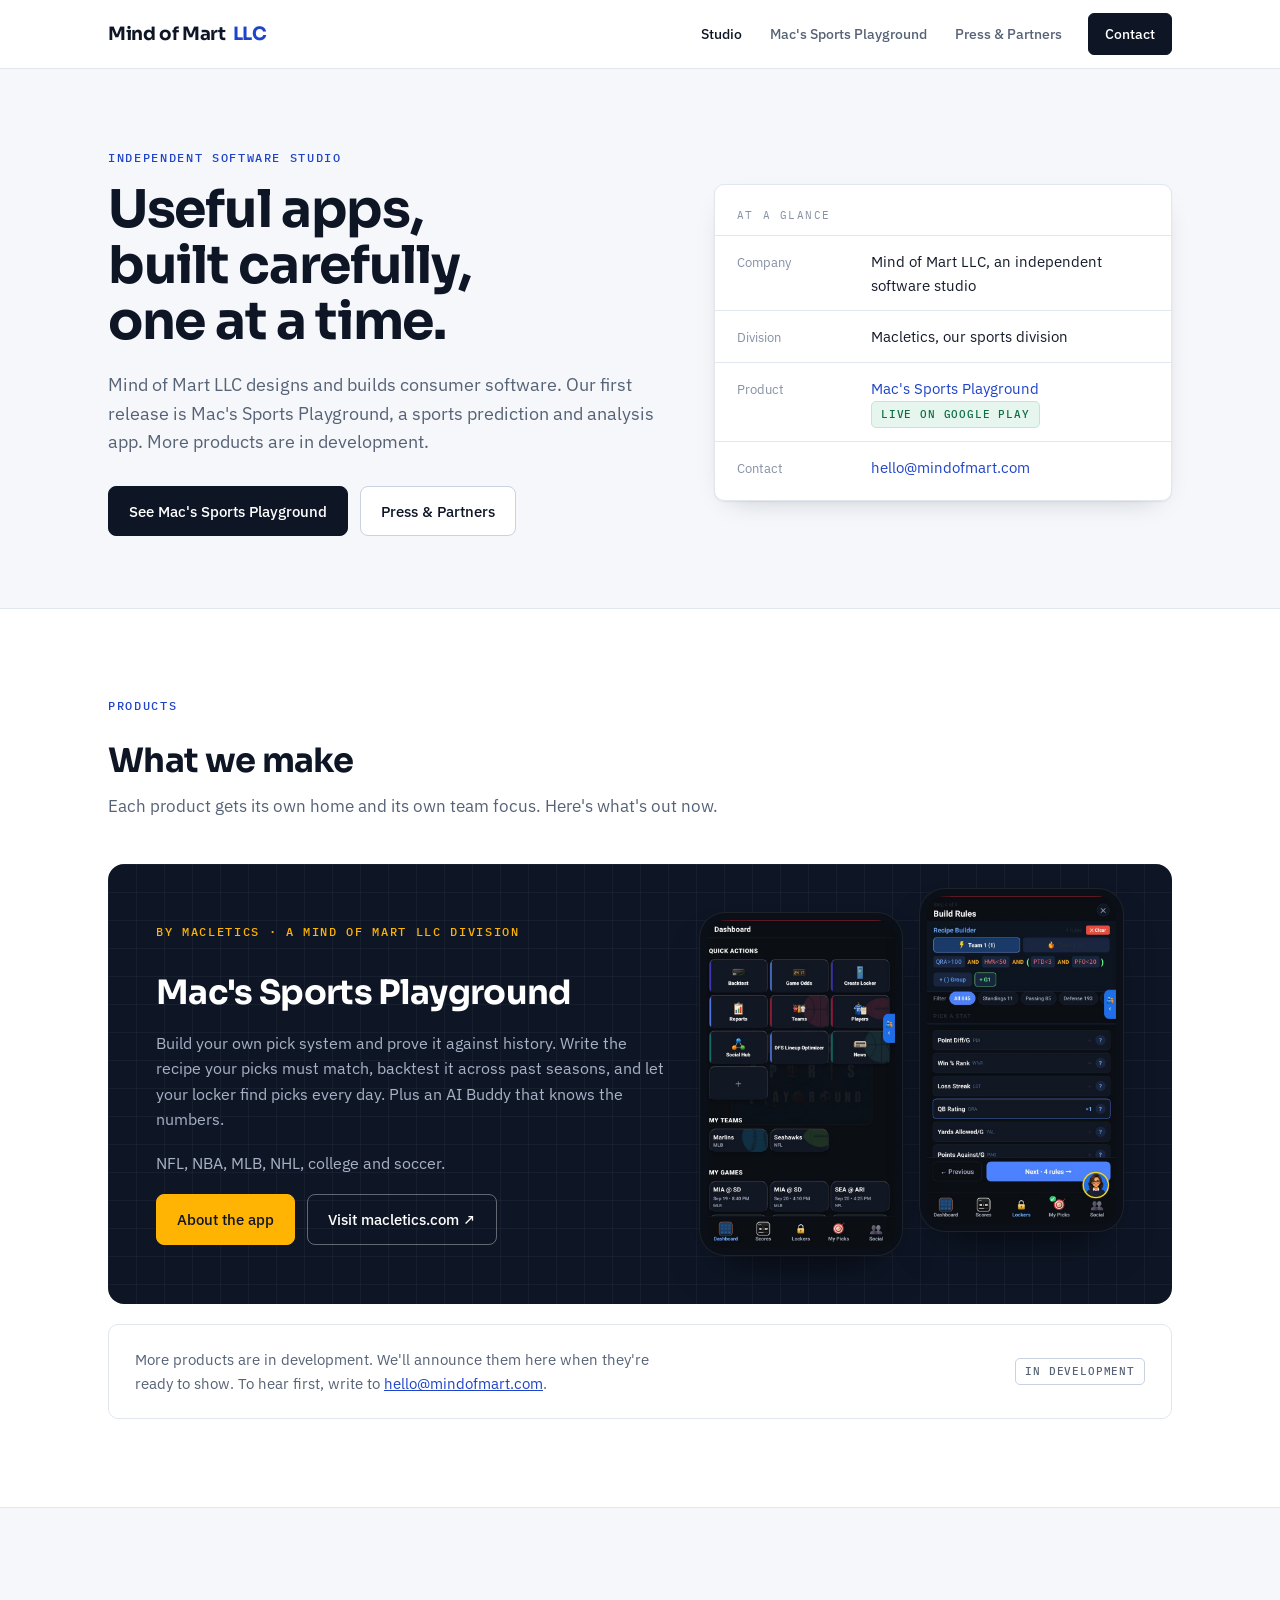
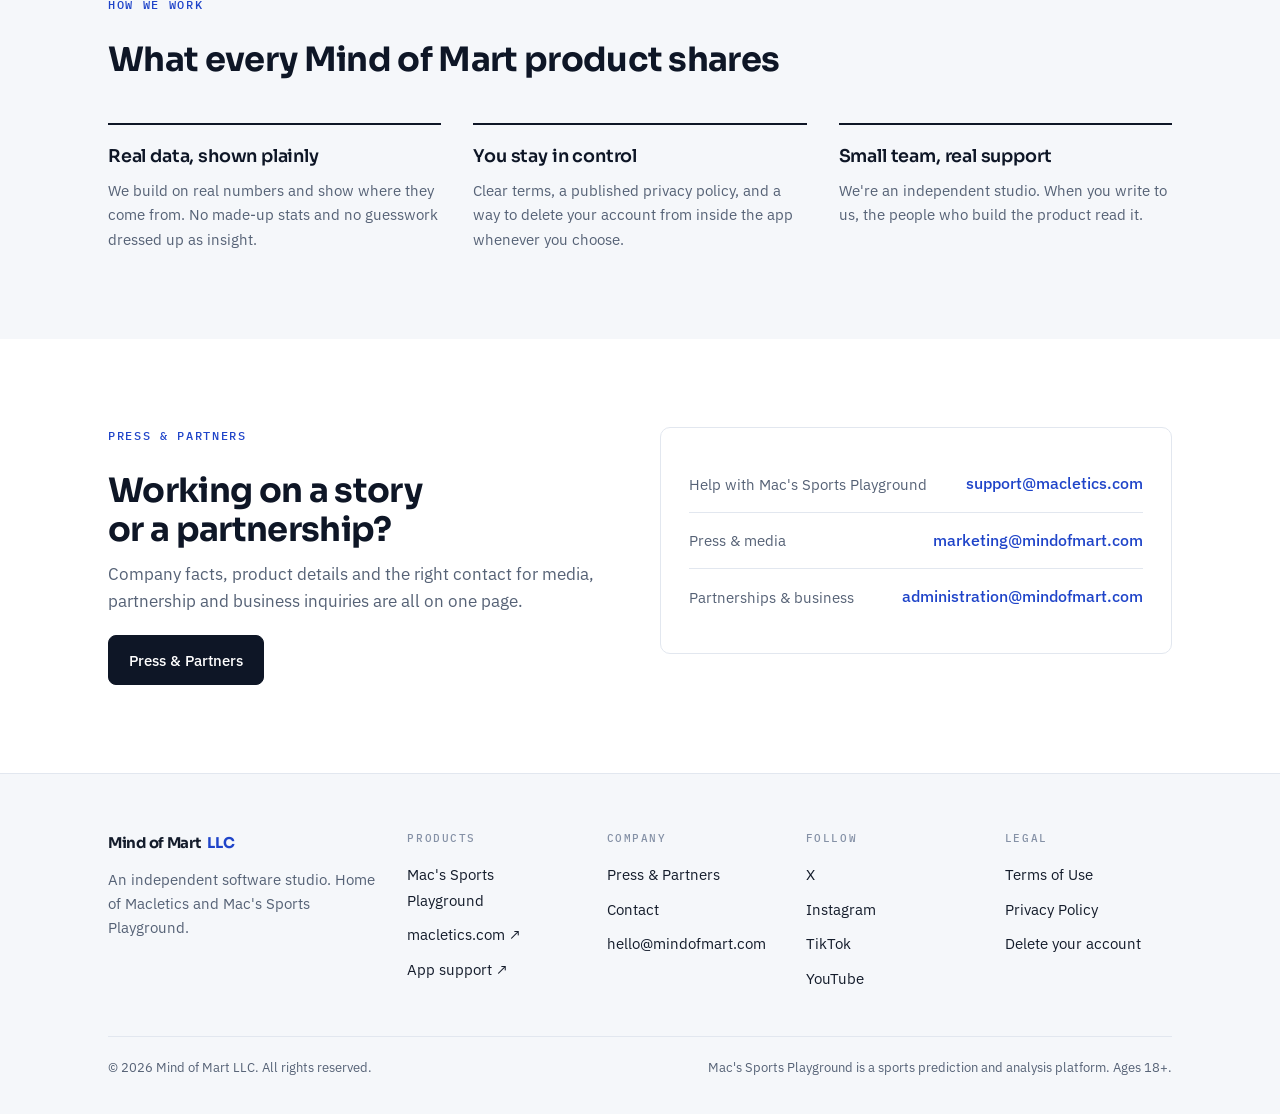
==== commit fdd996bc: "Contacts: press to marketing@, partnerships and business to administration@, drop general inquiries " ====
--- a/index.html
+++ b/index.html
@@ -145,10 +145,9 @@
       </div>
       <div class="card">
         <ul class="contact-list">
-          <li><span>General inquiries</span><a href="mailto:hello@mindofmart.com">hello@mindofmart.com</a></li>
           <li><span>Help with Mac's Sports Playground</span><a href="mailto:support@macletics.com">support@macletics.com</a></li>
-          <li><span>Press &amp; media</span><a href="mailto:hello@mindofmart.com?subject=Press%20inquiry">hello@mindofmart.com</a></li>
-          <li><span>Partnerships &amp; business</span><a href="mailto:hello@mindofmart.com?subject=Partnership%20inquiry">hello@mindofmart.com</a></li>
+          <li><span>Press &amp; media</span><a href="mailto:marketing@mindofmart.com?subject=Press%20inquiry">marketing@mindofmart.com</a></li>
+          <li><span>Partnerships &amp; business</span><a href="mailto:administration@mindofmart.com?subject=Partnership%20inquiry">administration@mindofmart.com</a></li>
         </ul>
       </div>
     </div>
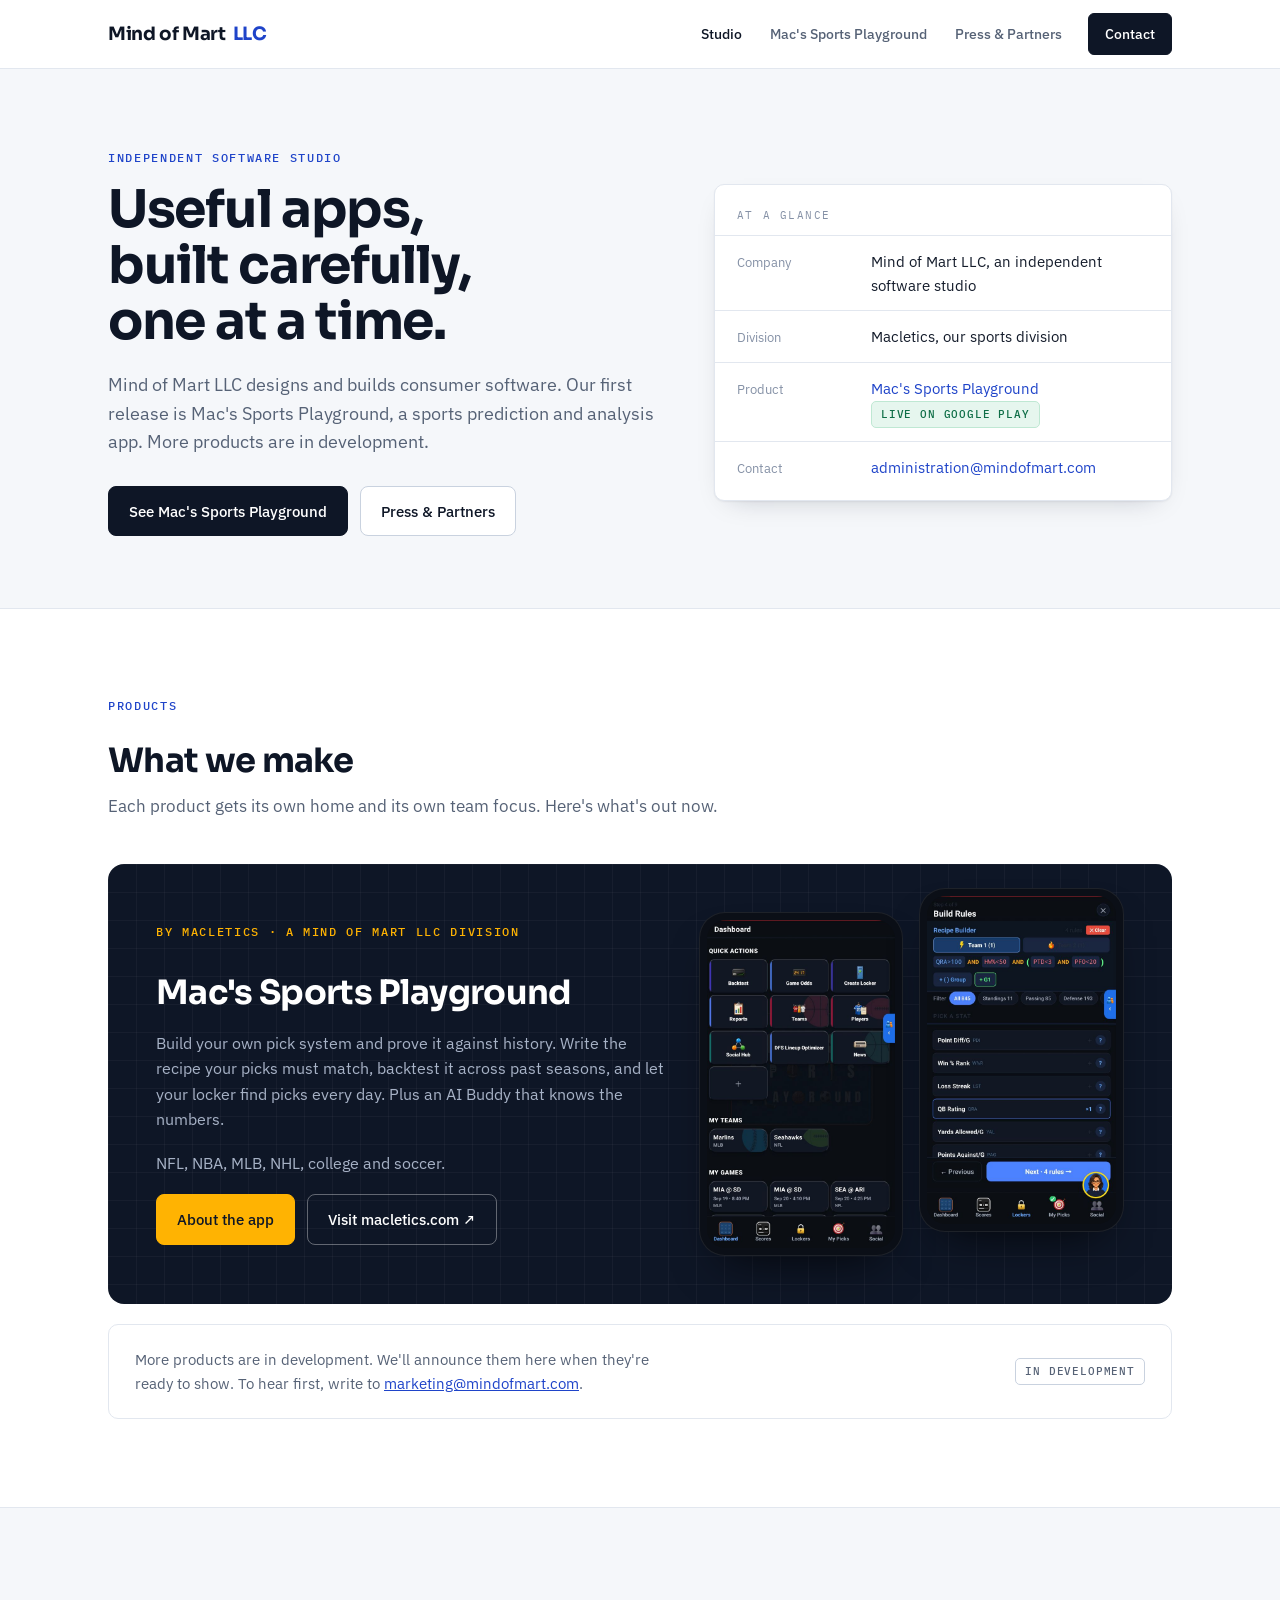
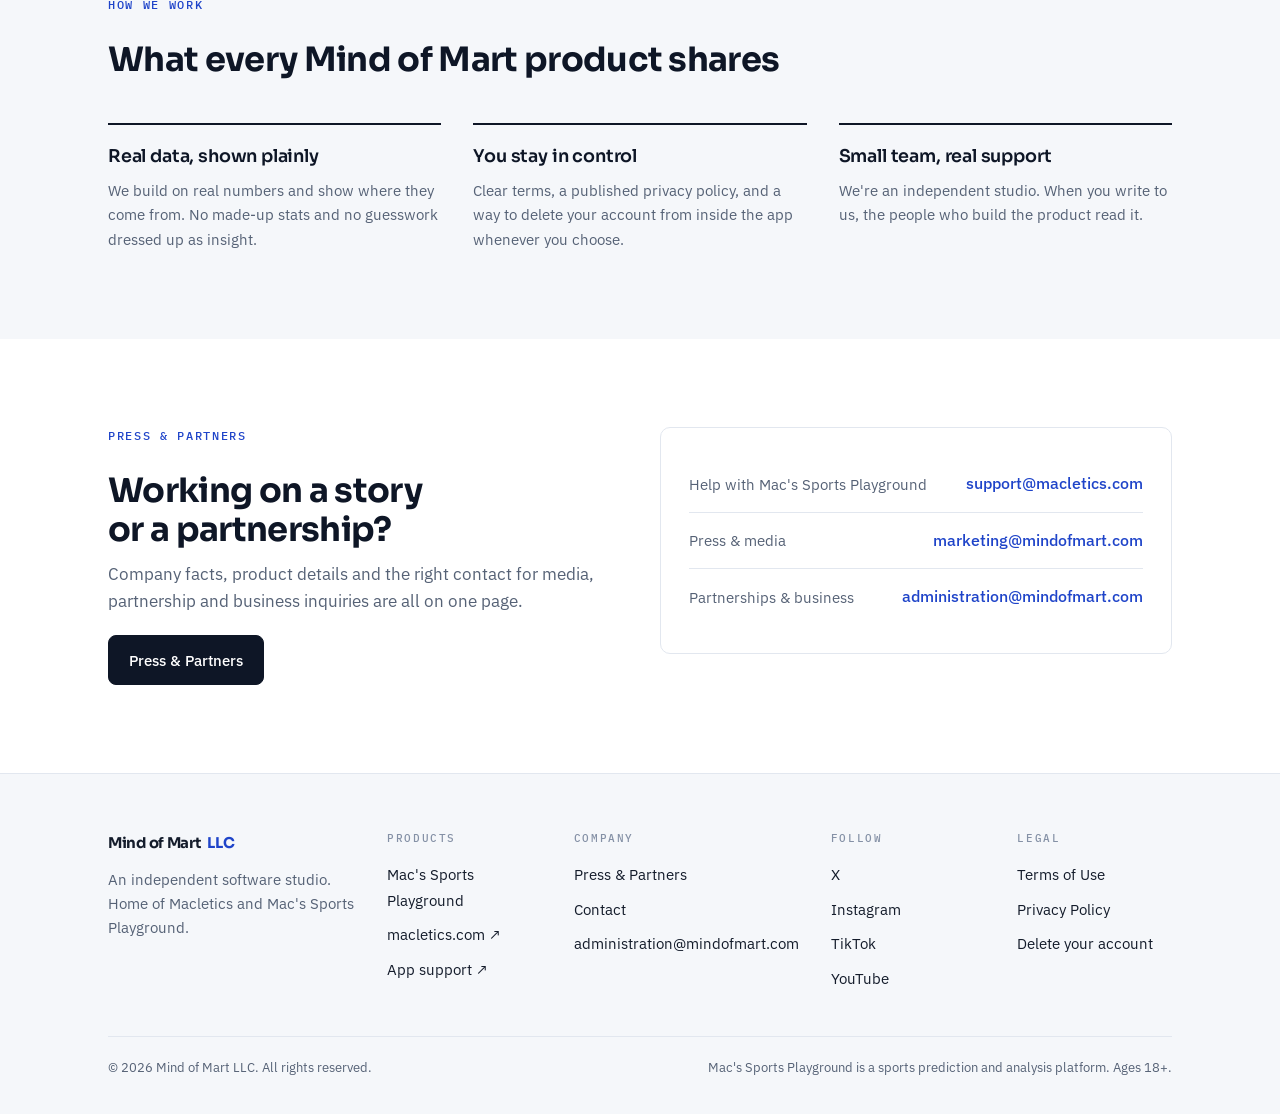
==== commit 31c5aa67: "Contacts: retire hello@; administration@ for company contact, marketing@ for launch updates Co-Autho" ====
--- a/index.html
+++ b/index.html
@@ -32,7 +32,7 @@
   "legalName": "Mind of Mart LLC",
   "url": "https://mindofmart.com/",
   "logo": "https://mindofmart.com/favicon.svg",
-  "email": "hello@mindofmart.com",
+  "email": "administration@mindofmart.com",
   "subOrganization": { "@type": "Organization", "name": "Macletics", "url": "https://macletics.com/" }
 }
 </script>
@@ -72,7 +72,7 @@
           <div><dt>Company</dt><dd>Mind of Mart LLC, an independent software studio</dd></div>
           <div><dt>Division</dt><dd>Macletics, our sports division</dd></div>
           <div><dt>Product</dt><dd><a href="/sports-playground/">Mac's Sports Playground</a> &nbsp;<span class="chip live">Live on Google Play</span></dd></div>
-          <div><dt>Contact</dt><dd><a href="mailto:hello@mindofmart.com">hello@mindofmart.com</a></dd></div>
+          <div><dt>Contact</dt><dd><a href="mailto:administration@mindofmart.com">administration@mindofmart.com</a></dd></div>
         </dl>
       </div>
     </div>
@@ -104,7 +104,7 @@
       </article>
 
       <div class="next-row">
-        <p>More products are in development. We'll announce them here when they're ready to show. To hear first, write to <a href="mailto:hello@mindofmart.com?subject=Mind%20of%20Mart%20launch%20updates">hello@mindofmart.com</a>.</p>
+        <p>More products are in development. We'll announce them here when they're ready to show. To hear first, write to <a href="mailto:marketing@mindofmart.com?subject=Mind%20of%20Mart%20launch%20updates">marketing@mindofmart.com</a>.</p>
         <span class="chip">In development</span>
       </div>
     </div>
@@ -175,7 +175,7 @@
         <ul>
           <li><a href="/press/">Press &amp; Partners</a></li>
           <li><a href="/press/#contact">Contact</a></li>
-          <li><a href="mailto:hello@mindofmart.com">hello@mindofmart.com</a></li>
+          <li><a href="mailto:administration@mindofmart.com">administration@mindofmart.com</a></li>
         </ul>
       </div>
       <div>
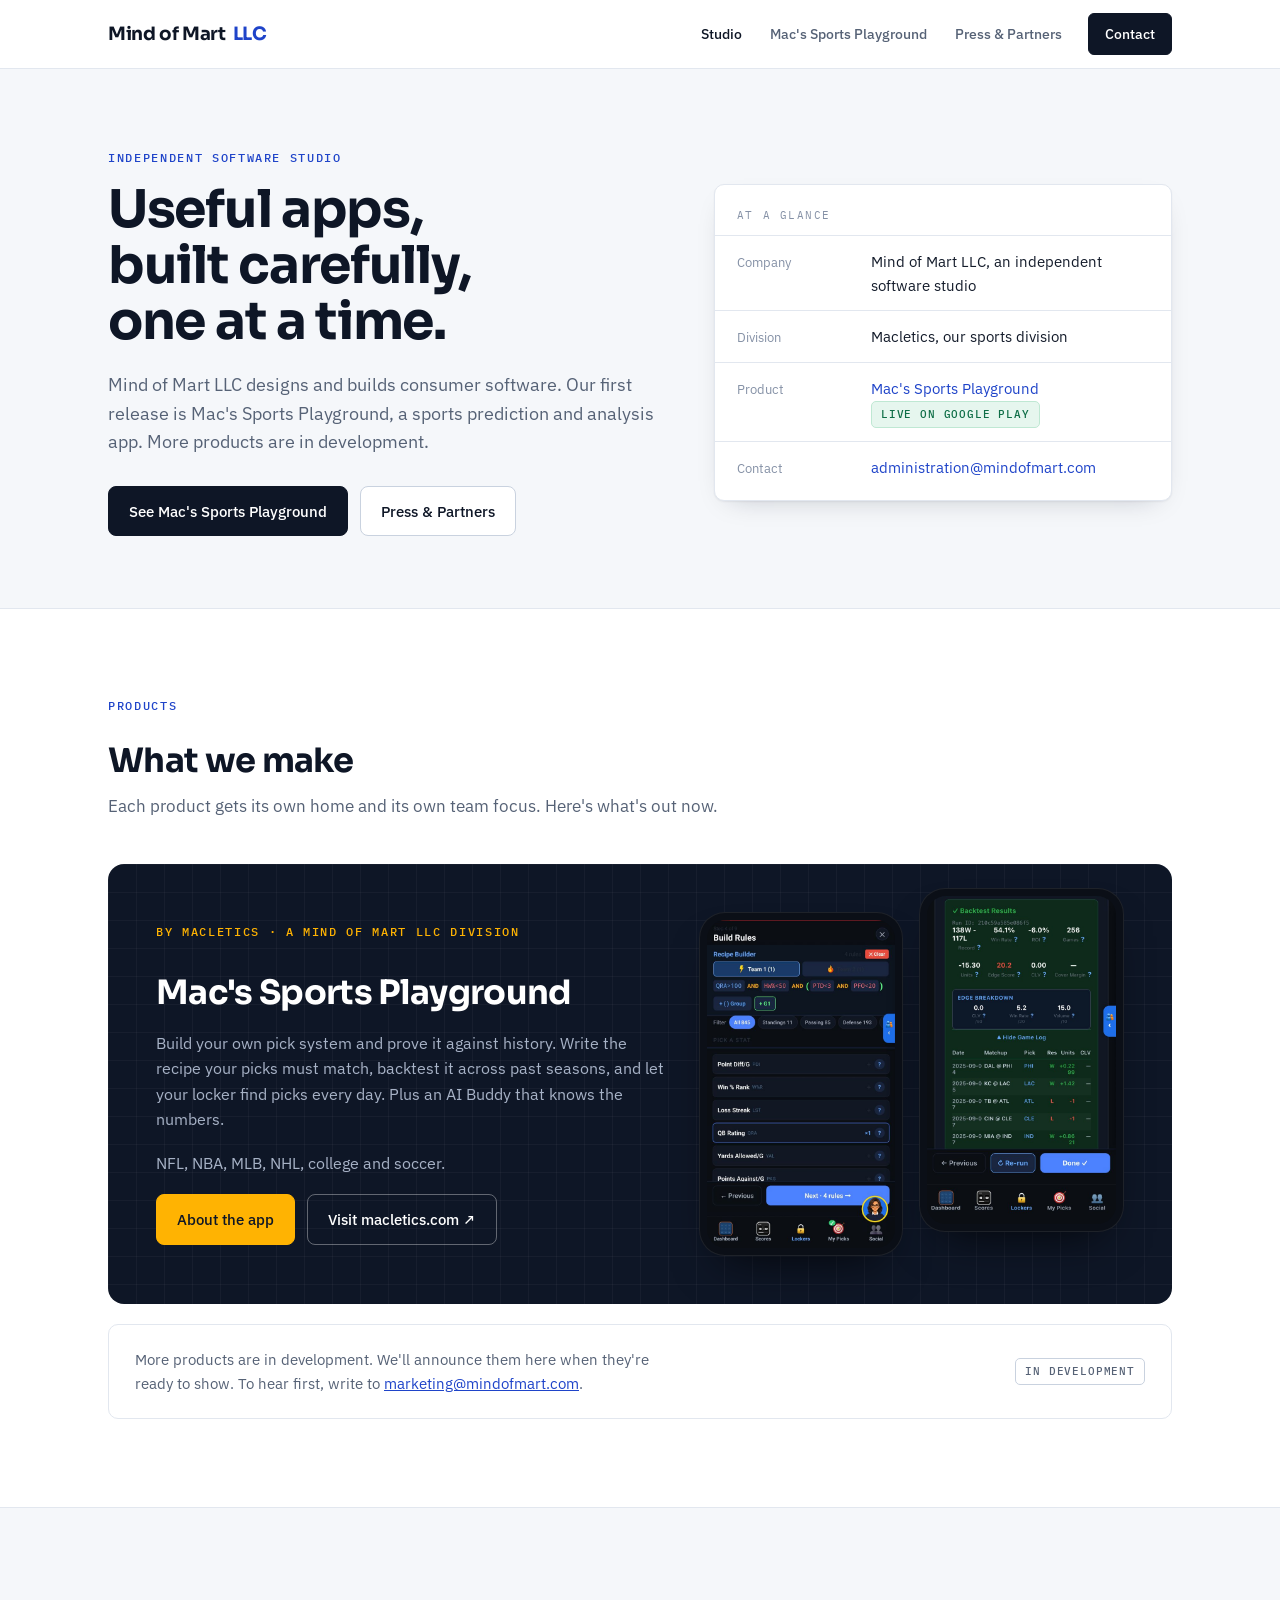
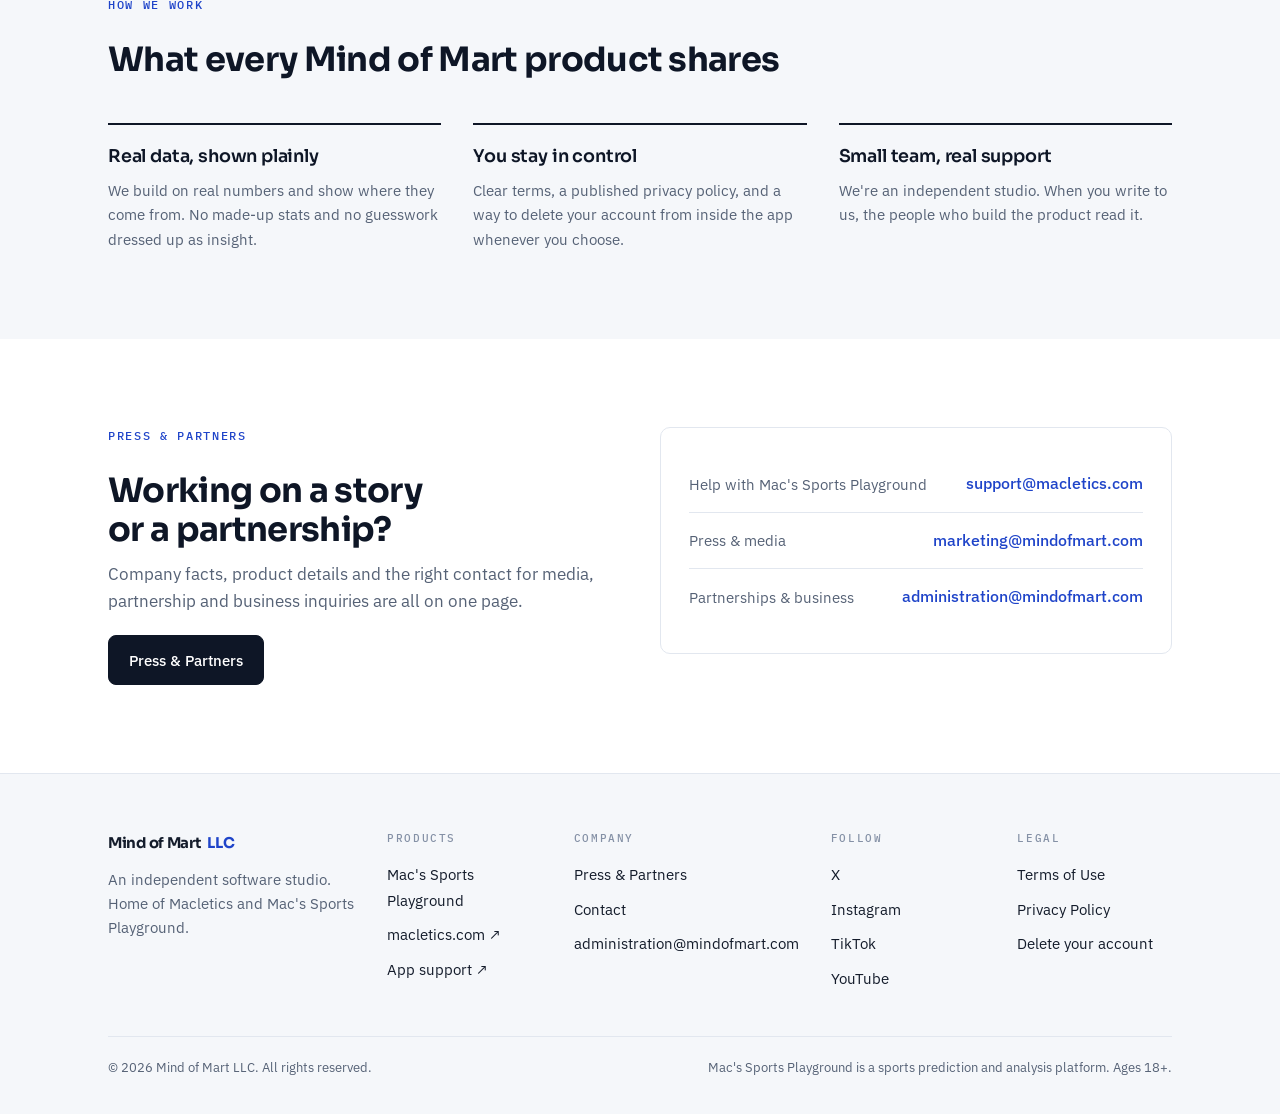
==== commit edfca710: "Product shots: backtest results and live game, from the Play listing captures Co-Authored-By: Claude" ====
--- a/index.html
+++ b/index.html
@@ -98,8 +98,8 @@
           </div>
         </div>
         <div class="shots" aria-hidden="true">
-          <div class="phone"><img src="/img/app/dashboard.jpg" alt="" width="600" height="1044" loading="lazy"></div>
           <div class="phone"><img src="/img/app/build-rules.jpg" alt="" width="600" height="1044" loading="lazy"></div>
+          <div class="phone"><img src="/img/app/backtest.jpg" alt="" width="600" height="1044" loading="lazy"></div>
         </div>
       </article>
 
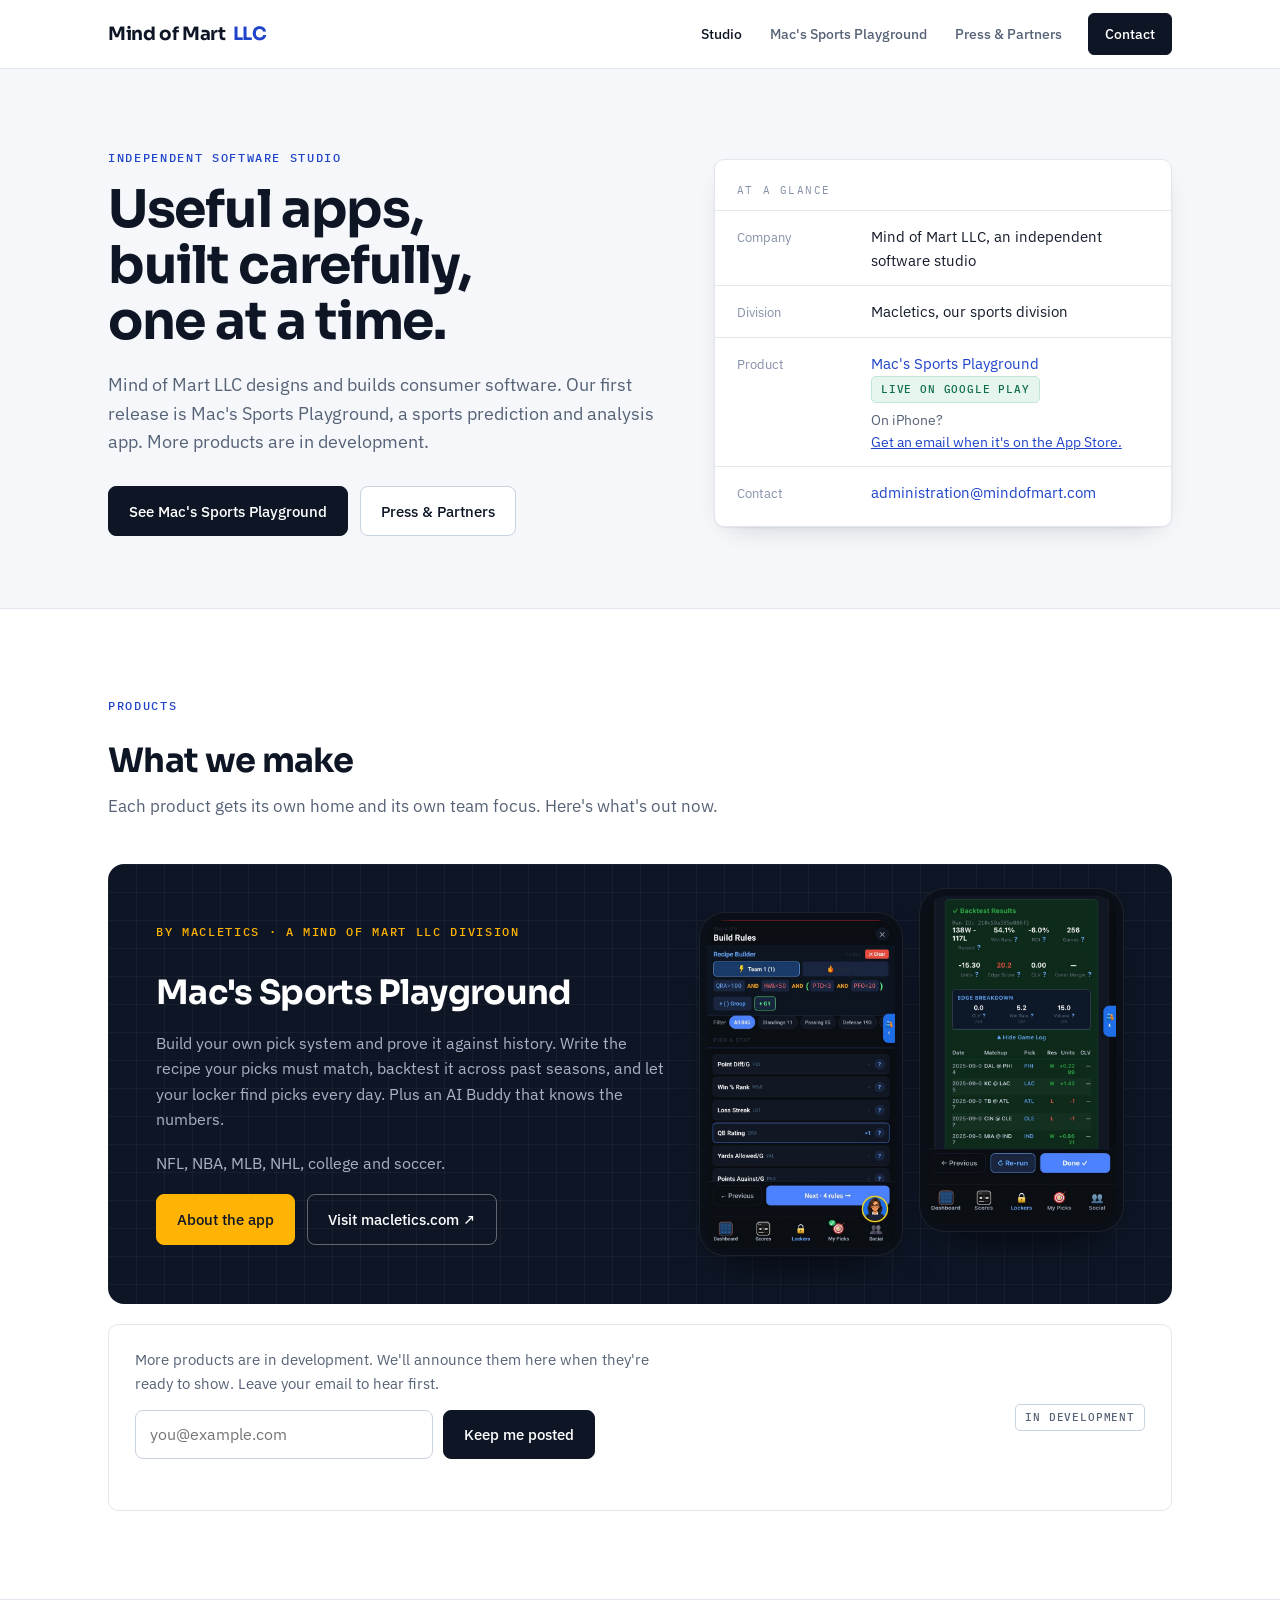
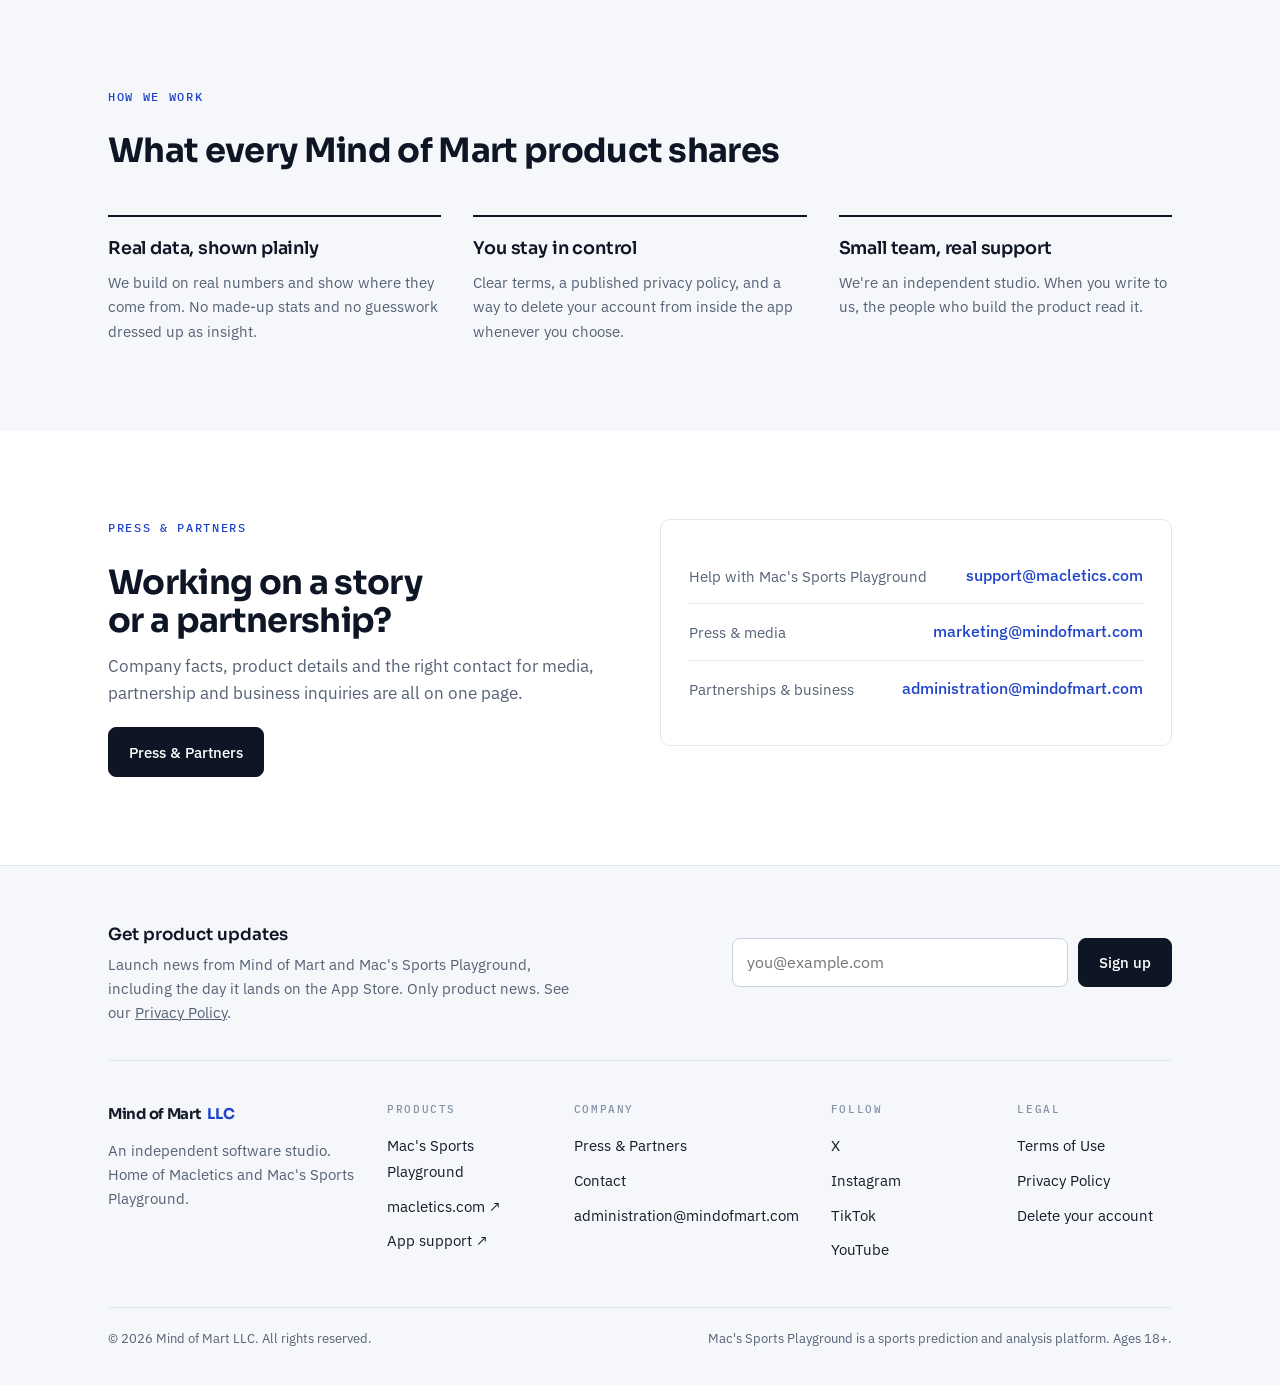
==== commit f816e196: "Signups: App Store button and at-a-glance link open an iPhone-launch signup; inline and footer updat" ====
--- a/index.html
+++ b/index.html
@@ -71,7 +71,7 @@
         <dl>
           <div><dt>Company</dt><dd>Mind of Mart LLC, an independent software studio</dd></div>
           <div><dt>Division</dt><dd>Macletics, our sports division</dd></div>
-          <div><dt>Product</dt><dd><a href="/sports-playground/">Mac's Sports Playground</a> &nbsp;<span class="chip live">Live on Google Play</span></dd></div>
+          <div><dt>Product</dt><dd><a href="/sports-playground/">Mac's Sports Playground</a> &nbsp;<span class="chip live">Live on Google Play</span><br><span class="glance-note">On iPhone? <button type="button" class="link-btn" data-signup data-interest="ios_launch" data-source="mindofmart-glance">Get an email when it's on the App Store.</button></span></dd></div>
           <div><dt>Contact</dt><dd><a href="mailto:administration@mindofmart.com">administration@mindofmart.com</a></dd></div>
         </dl>
       </div>
@@ -104,7 +104,17 @@
       </article>
 
       <div class="next-row">
-        <p>More products are in development. We'll announce them here when they're ready to show. To hear first, write to <a href="mailto:marketing@mindofmart.com?subject=Mind%20of%20Mart%20launch%20updates">marketing@mindofmart.com</a>.</p>
+        <div>
+          <p>More products are in development. We'll announce them here when they're ready to show. Leave your email to hear first.</p>
+          <form class="signup-inline" data-signup-form data-interest="updates" data-source="mindofmart-next" novalidate>
+            <div class="signup-row">
+              <input type="email" name="email" autocomplete="email" inputmode="email" placeholder="you@example.com" aria-label="Email address" required>
+              <button type="submit" class="btn btn-primary">Keep me posted</button>
+            </div>
+            <input type="text" name="company" tabindex="-1" autocomplete="off" class="signup-trap" aria-hidden="true">
+            <p class="signup-status" role="status" aria-live="polite"></p>
+          </form>
+        </div>
         <span class="chip">In development</span>
       </div>
     </div>
@@ -157,6 +167,20 @@
 
 <footer class="site-footer">
   <div class="wrap">
+    <div class="footer-signup">
+      <div>
+        <strong>Get product updates</strong>
+        <p>Launch news from Mind of Mart and Mac's Sports Playground, including the day it lands on the App Store. Only product news. See our <a href="https://macletics.com/privacy">Privacy Policy</a>.</p>
+      </div>
+      <form class="signup-inline" data-signup-form data-interest="updates" data-source="mindofmart-footer" novalidate>
+        <div class="signup-row">
+          <input type="email" name="email" autocomplete="email" inputmode="email" placeholder="you@example.com" aria-label="Email address" required>
+          <button type="submit" class="btn btn-primary">Sign up</button>
+        </div>
+        <input type="text" name="company" tabindex="-1" autocomplete="off" class="signup-trap" aria-hidden="true">
+        <p class="signup-status" role="status" aria-live="polite"></p>
+      </form>
+    </div>
     <div class="cols">
       <div class="about">
         <a class="wordmark" href="/">Mind of Mart <span class="llc">LLC</span></a>
@@ -214,5 +238,6 @@
   })();
 </script>
 
+<script src="/signup.js" defer></script>
 </body>
 </html>
--- a/styles.css
+++ b/styles.css
@@ -245,8 +245,10 @@
 .store-btn .small { display: block; font-size: .66rem; letter-spacing: .03em; line-height: 1.15; opacity: .85; }
 .store-btn .big { display: block; font-family: "Sora", sans-serif; font-weight: 600; font-size: 1.02rem; line-height: 1.15; }
 a.store-btn:hover { background: #EEF2F8; border-color: #EEF2F8; }
-.store-btn[aria-disabled="true"] { cursor: default; background: transparent; color: var(--navy-muted); border-color: rgba(255,255,255,.28); }
-.store-btn[aria-disabled="true"] .big { color: #fff; }
+.store-btn.soon { cursor: pointer; background: transparent; color: var(--navy-muted); border-color: rgba(255,255,255,.28); }
+.store-btn.soon .big { color: #fff; }
+button.store-btn { font: inherit; }
+button.store-btn.soon:hover { border-color: #fff; color: #fff; }
 
 .feature-list { display: grid; grid-template-columns: repeat(3, 1fr); gap: 20px; }
 .feature-list .card h3 { font-size: 1.05rem; }
@@ -277,3 +279,49 @@
 }
 @media (max-width: 860px) { .site-footer .cols { grid-template-columns: 1fr 1fr; } .site-footer .about { grid-column: 1 / -1; } }
 @media (max-width: 480px) { .site-footer .cols { grid-template-columns: 1fr; } }
+
+/* ---------- Signups: waitlist dialog + inline forms (signup.js) ---------- */
+.signup-dialog {
+  margin: auto; max-height: calc(100vh - 32px); overflow: auto;
+  width: min(460px, calc(100vw - 32px)); border: 1px solid var(--rule); border-radius: 14px;
+  padding: 28px 26px 22px; color: var(--ink); background: var(--bg);
+  box-shadow: 0 24px 60px -20px rgba(14, 22, 38, .45);
+}
+.signup-dialog::backdrop { background: rgba(14, 22, 38, .55); }
+.signup-dialog h2 { font-size: 1.3rem; line-height: 1.25; margin: 0 32px 10px 0; }
+.signup-body { color: var(--ink-soft); font-size: .95rem; margin-bottom: 18px; }
+.signup-close {
+  position: absolute; top: 10px; right: 12px; width: 36px; height: 36px; border: 0; border-radius: 8px;
+  background: transparent; font-size: 1.6rem; line-height: 1; color: var(--ink-faint); cursor: pointer;
+}
+.signup-close:hover { background: var(--bg-soft); color: var(--ink); }
+.signup-label { display: block; font-size: .85rem; font-weight: 500; margin-bottom: 6px; color: var(--ink); }
+.signup-row { display: flex; gap: 10px; }
+.signup-row input {
+  flex: 1; min-width: 0; font: inherit; font-size: 1rem; padding: 11px 14px; color: var(--ink);
+  background: var(--bg); border: 1px solid var(--rule-strong); border-radius: var(--radius-sm);
+}
+.signup-row input:focus { outline: 2px solid var(--navy); outline-offset: 1px; border-color: var(--navy); }
+.signup-row .btn { white-space: nowrap; }
+.signup-trap { position: absolute; left: -9999px; width: 1px; height: 1px; opacity: 0; }
+.signup-status { min-height: 1.2em; margin-top: 10px; font-size: .88rem; color: var(--ink-soft); }
+.signup-status.err { color: #B42318; }
+.signup-status.ok { color: #0F7B4A; font-weight: 500; }
+.signup-fine { margin-top: 6px; font-size: .8rem; color: var(--ink-faint); }
+.signup-fine a, .site-footer .footer-signup p a { color: inherit; font-size: inherit; text-decoration: underline; }
+.signup-done { padding: 6px 0 4px; font-size: 1rem; font-weight: 500; color: #0F7B4A; }
+.signup-inline.is-done .signup-row { display: none; }
+@media (max-width: 480px) { .signup-row { flex-direction: column; } }
+
+.footer-signup {
+  display: grid; grid-template-columns: 1fr minmax(0, 440px); gap: 20px 40px; align-items: center;
+  padding-bottom: 36px; margin-bottom: 40px; border-bottom: 1px solid var(--rule);
+}
+.footer-signup strong { display: block; font-family: "Sora", sans-serif; font-weight: 600; font-size: 1.05rem; color: var(--navy); }
+.footer-signup p { margin-top: 4px; color: var(--ink-soft); font-size: .93rem; max-width: 52ch; }
+@media (max-width: 760px) { .footer-signup { grid-template-columns: 1fr; } }
+
+.link-btn { background: none; border: 0; padding: 0; font: inherit; color: inherit; text-decoration: underline; cursor: pointer; }
+.glance-note { display: inline-block; margin-top: 6px; font-size: .86rem; color: var(--ink-soft); }
+.glance-note .link-btn { color: var(--accent-text); }
+.next-row .signup-inline { margin-top: 14px; max-width: 460px; }
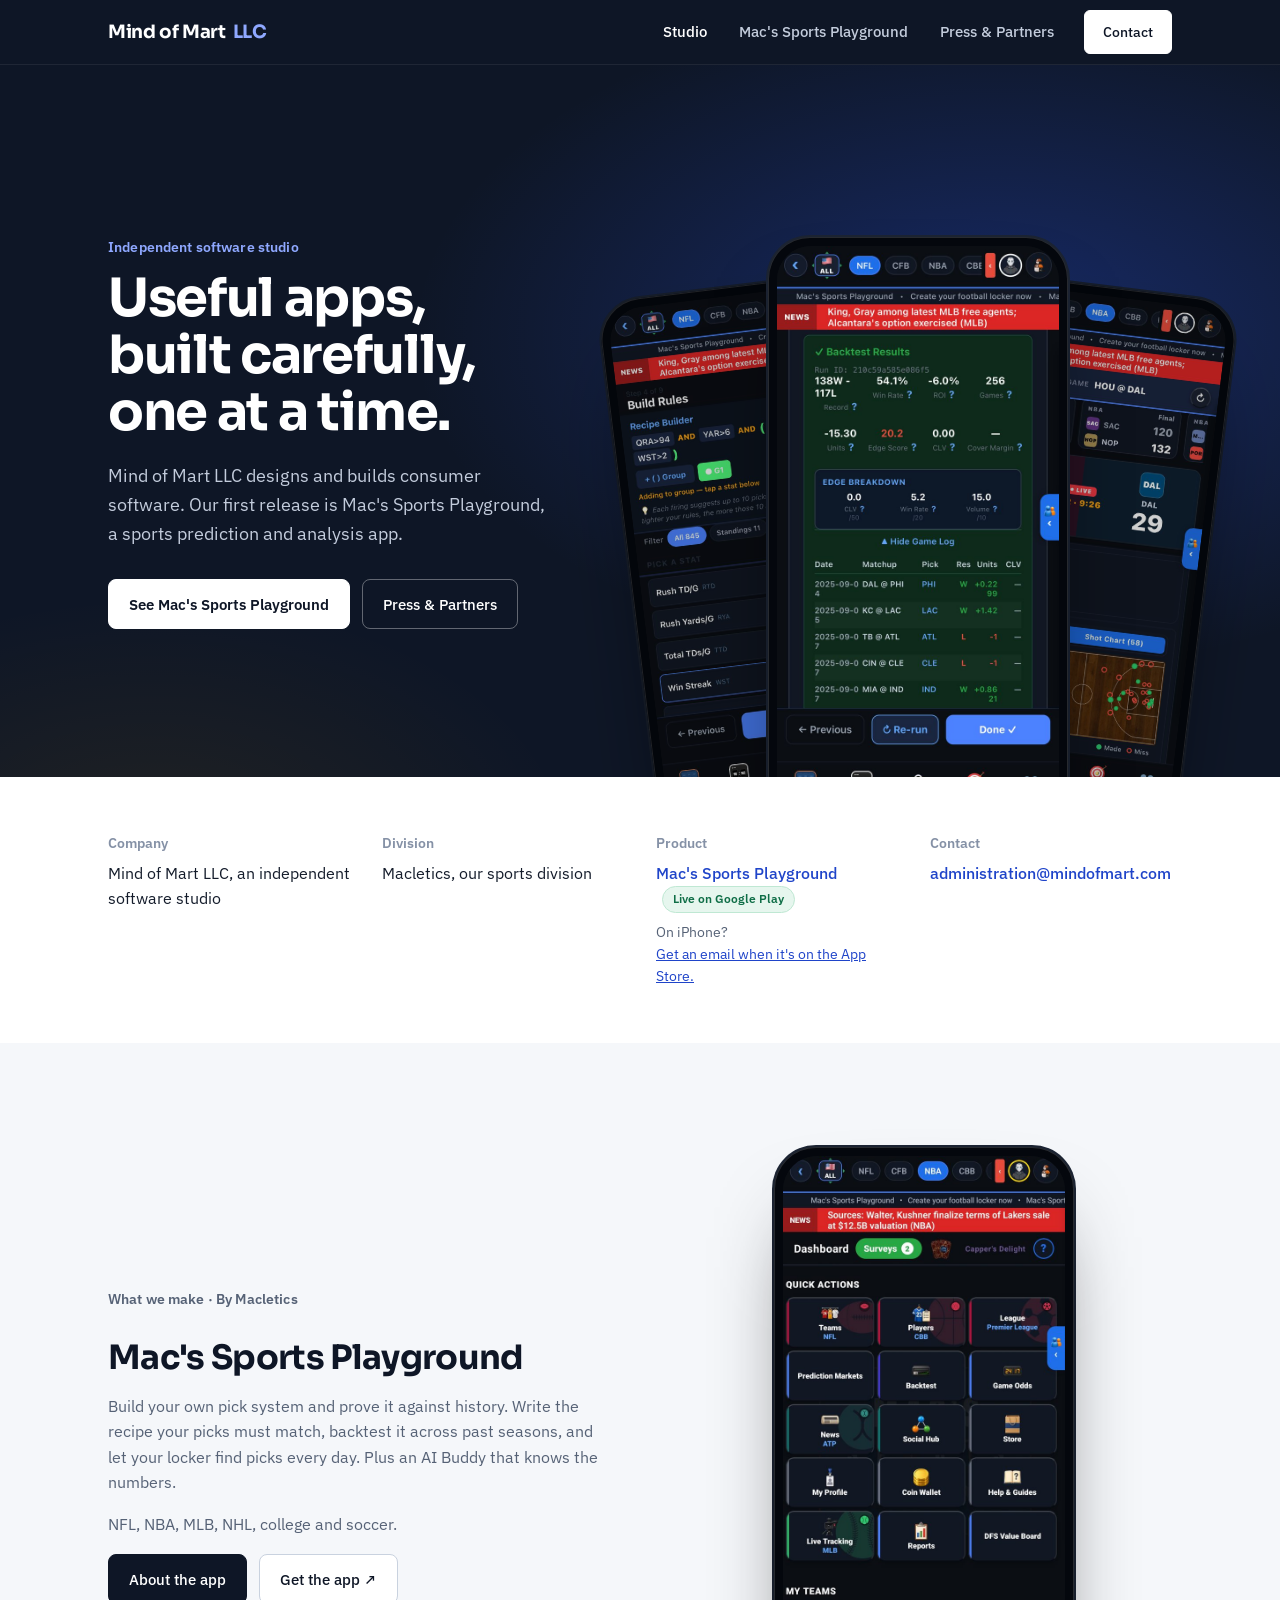
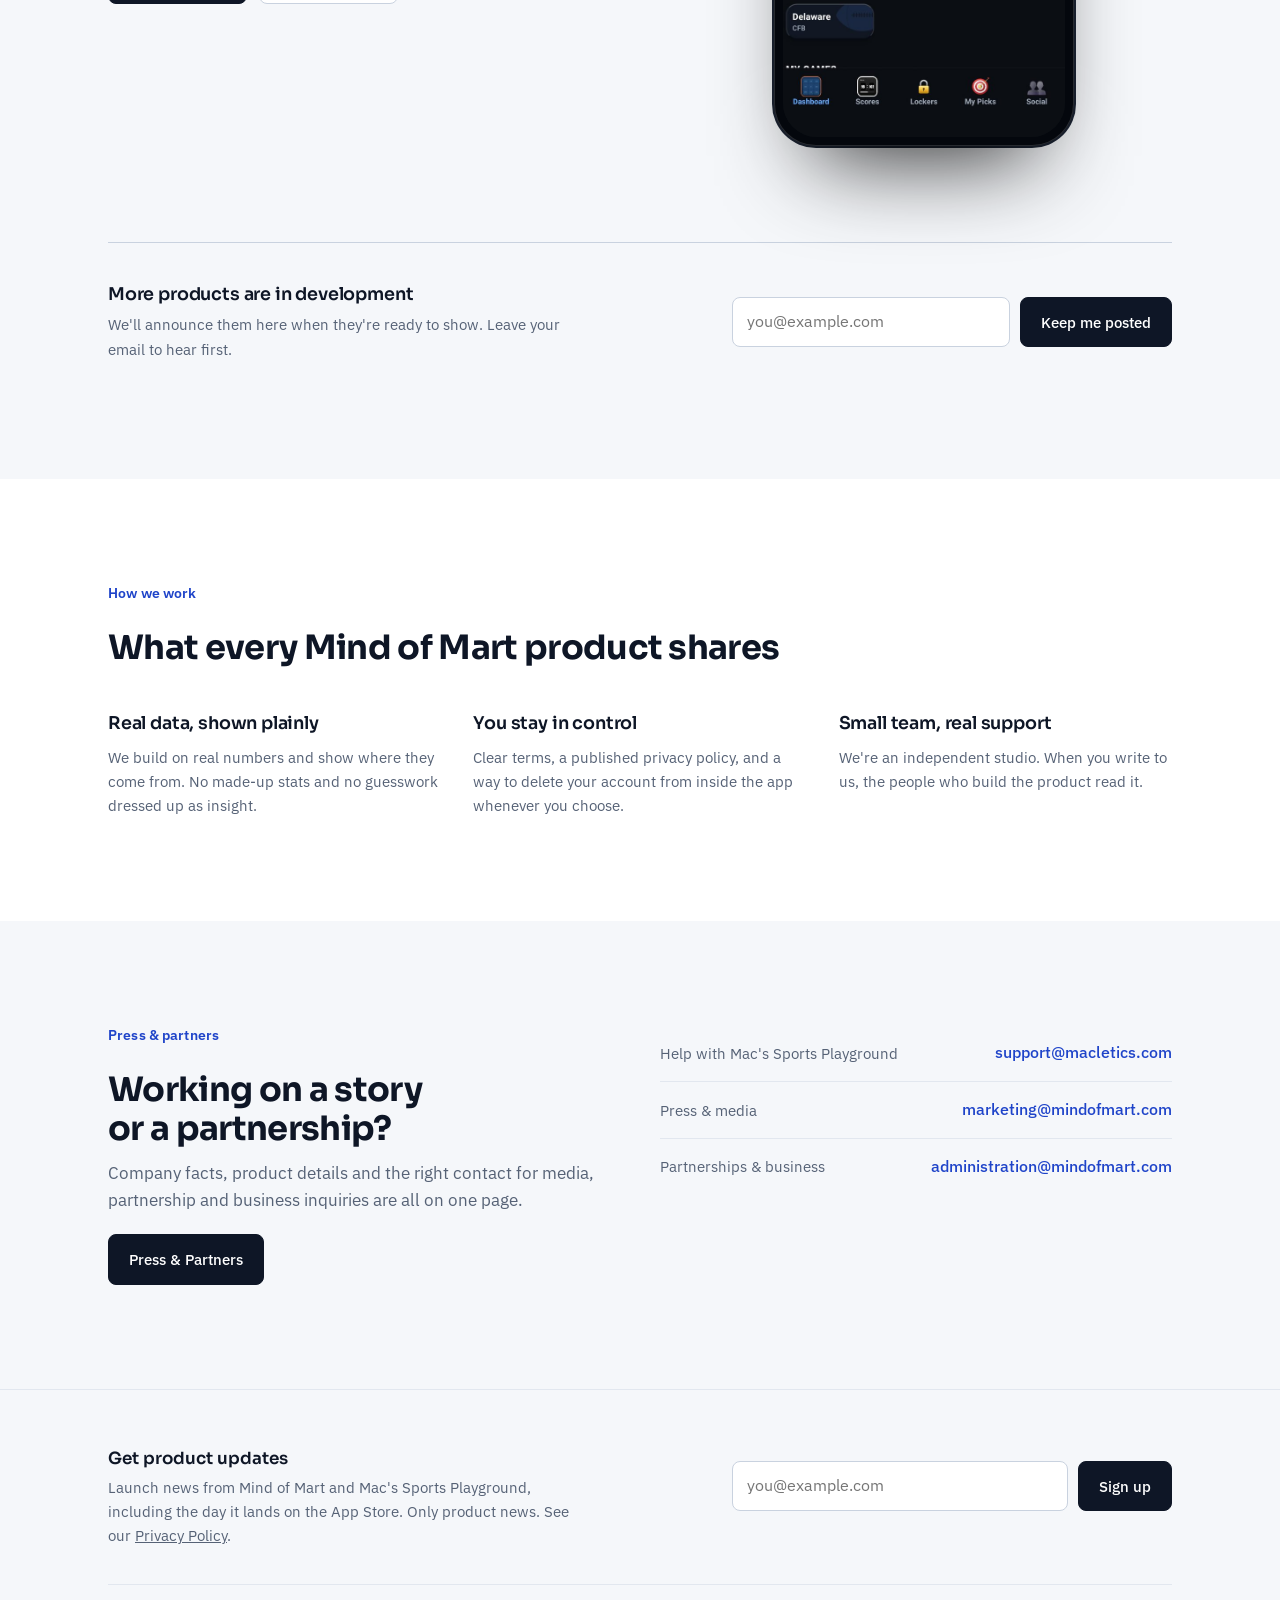
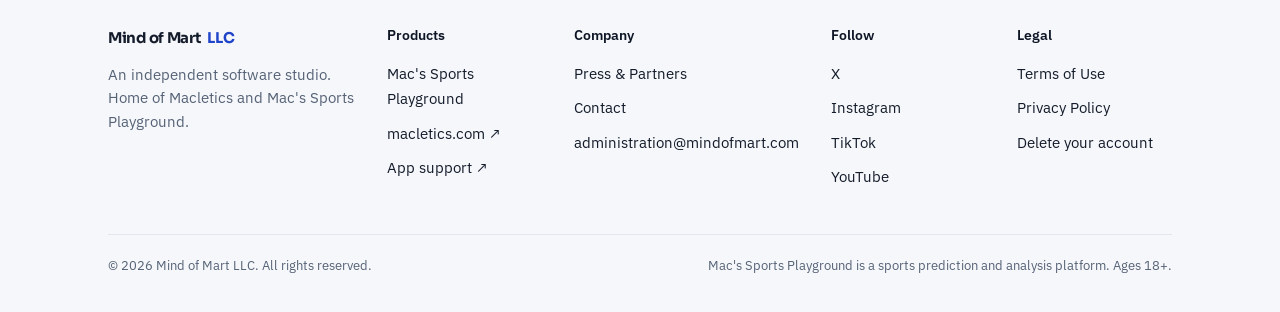
==== commit f76bf812: "Cleaner, image-led design matching macletics.com - Navy header bar on every page with a white Contac" ====
--- a/index.html
+++ b/index.html
@@ -47,80 +47,77 @@
       <a href="/" aria-current="page">Studio</a>
       <a href="/sports-playground/">Mac's Sports Playground</a>
       <a href="/press/">Press &amp; Partners</a>
-      <a class="btn btn-primary" href="/press/#contact">Contact</a>
+      <a class="btn btn-white" href="/press/#contact">Contact</a>
     </nav>
   </div>
 </header>
 
 <main>
 
-  <section class="hero">
+  <section class="showcase on-dark">
     <div class="wrap">
       <div>
         <p class="eyebrow">Independent software studio</p>
         <h1>Useful apps, built carefully, one at a time.</h1>
-        <p class="lede">Mind of Mart LLC designs and builds consumer software. Our first release is Mac's Sports Playground, a sports prediction and analysis app. More products are in development.</p>
+        <p class="lede">Mind of Mart LLC designs and builds consumer software. Our first release is Mac's Sports Playground, a sports prediction and analysis app.</p>
         <div class="actions">
-          <a class="btn btn-primary" href="/sports-playground/">See Mac's Sports Playground</a>
-          <a class="btn btn-ghost" href="/press/">Press &amp; Partners</a>
-        </div>
-      </div>
-
-      <div class="facts-card" aria-label="Company at a glance">
-        <p class="label">At a glance</p>
-        <dl>
-          <div><dt>Company</dt><dd>Mind of Mart LLC, an independent software studio</dd></div>
-          <div><dt>Division</dt><dd>Macletics, our sports division</dd></div>
-          <div><dt>Product</dt><dd><a href="/sports-playground/">Mac's Sports Playground</a> &nbsp;<span class="chip live">Live on Google Play</span><br><span class="glance-note">On iPhone? <button type="button" class="link-btn" data-signup data-interest="ios_launch" data-source="mindofmart-glance">Get an email when it's on the App Store.</button></span></dd></div>
-          <div><dt>Contact</dt><dd><a href="mailto:administration@mindofmart.com">administration@mindofmart.com</a></dd></div>
-        </dl>
-      </div>
-    </div>
-  </section>
-
-  <section id="lineup">
-    <div class="wrap">
-      <div class="section-head">
-        <p class="eyebrow">Products</p>
-        <h2>What we make</h2>
-        <p class="muted">Each product gets its own home and its own team focus. Here's what's out now.</p>
-      </div>
-
-      <article class="product-panel">
+          <a class="btn btn-white" href="/sports-playground/">See Mac's Sports Playground</a>
+          <a class="btn btn-line" href="/press/">Press &amp; Partners</a>
+        </div>
+      </div>
+      <div class="fan" aria-hidden="true">
+        <div class="device d-left"><img src="/img/app/screens/locker.jpg" alt="" width="640" height="1320"></div>
+        <div class="device d-center"><img src="/img/app/screens/backtest.jpg" alt="" width="640" height="1320"></div>
+        <div class="device d-right"><img src="/img/app/screens/live.jpg" alt="" width="640" height="1320"></div>
+      </div>
+    </div>
+  </section>
+
+  <section class="tight">
+    <div class="wrap">
+      <dl class="glance" aria-label="Company at a glance">
+        <div><dt>Company</dt><dd>Mind of Mart LLC, an independent software studio</dd></div>
+        <div><dt>Division</dt><dd>Macletics, our sports division</dd></div>
+        <div><dt>Product</dt><dd><a href="/sports-playground/">Mac's Sports Playground</a> <span class="chip live">Live on Google Play</span><span class="glance-note">On iPhone? <button type="button" class="link-btn" data-signup data-interest="ios_launch" data-source="mindofmart-glance">Get an email when it's on the App Store.</button></span></dd></div>
+        <div><dt>Contact</dt><dd><a href="mailto:administration@mindofmart.com">administration@mindofmart.com</a></dd></div>
+      </dl>
+    </div>
+  </section>
+
+  <section id="lineup" class="soft">
+    <div class="wrap">
+      <div class="row">
         <div class="copy">
-          <p class="eyebrow">By Macletics · a Mind of Mart LLC division</p>
+          <p class="eyebrow">What we make · By Macletics</p>
           <h2>Mac's Sports Playground</h2>
           <p>Build your own pick system and prove it against history. Write the recipe your picks must match, backtest it across past seasons, and let your locker find picks every day. Plus an AI Buddy that knows the numbers.</p>
           <p>NFL, NBA, MLB, NHL, college and soccer.</p>
           <div class="actions">
-            <a class="btn btn-amber" href="/sports-playground/">About the app</a>
-            <a class="btn btn-line" href="https://macletics.com/">Visit macletics.com ↗</a>
+            <a class="btn btn-primary" href="/sports-playground/">About the app</a>
+            <a class="btn btn-ghost" href="https://macletics.com/app/">Get the app ↗</a>
           </div>
         </div>
-        <div class="shots" aria-hidden="true">
-          <div class="phone"><img src="/img/app/build-rules.jpg" alt="" width="600" height="1044" loading="lazy"></div>
-          <div class="phone"><img src="/img/app/backtest.jpg" alt="" width="600" height="1044" loading="lazy"></div>
-        </div>
-      </article>
+        <div class="device shot"><img src="/img/app/screens/dashboard.jpg" alt="The Mac's Sports Playground dashboard: quick actions, your teams and your games" width="640" height="1320" loading="lazy"></div>
+      </div>
 
       <div class="next-row">
         <div>
-          <p>More products are in development. We'll announce them here when they're ready to show. Leave your email to hear first.</p>
-          <form class="signup-inline" data-signup-form data-interest="updates" data-source="mindofmart-next" novalidate>
-            <div class="signup-row">
-              <input type="email" name="email" autocomplete="email" inputmode="email" placeholder="you@example.com" aria-label="Email address" required>
-              <button type="submit" class="btn btn-primary">Keep me posted</button>
-            </div>
-            <input type="text" name="company" tabindex="-1" autocomplete="off" class="signup-trap" aria-hidden="true">
-            <p class="signup-status" role="status" aria-live="polite"></p>
-          </form>
-        </div>
-        <span class="chip">In development</span>
-      </div>
-    </div>
-  </section>
-
-  <section class="soft rule-top">
+          <h3>More products are in development</h3>
+          <p>We'll announce them here when they're ready to show. Leave your email to hear first.</p>
+        </div>
+        <form class="signup-inline" data-signup-form data-interest="updates" data-source="mindofmart-next" novalidate>
+          <div class="signup-row">
+            <input type="email" name="email" autocomplete="email" inputmode="email" placeholder="you@example.com" aria-label="Email address" required>
+            <button type="submit" class="btn btn-primary">Keep me posted</button>
+          </div>
+          <input type="text" name="company" tabindex="-1" autocomplete="off" class="signup-trap" aria-hidden="true">
+          <p class="signup-status" role="status" aria-live="polite"></p>
+        </form>
+      </div>
+    </div>
+  </section>
+
+  <section>
     <div class="wrap">
       <div class="section-head">
         <p class="eyebrow">How we work</p>
@@ -143,7 +140,7 @@
     </div>
   </section>
 
-  <section>
+  <section class="soft">
     <div class="wrap split">
       <div class="section-head" style="margin-bottom:0">
         <p class="eyebrow">Press &amp; partners</p>
@@ -153,13 +150,11 @@
           <a class="btn btn-primary" href="/press/">Press &amp; Partners</a>
         </div>
       </div>
-      <div class="card">
-        <ul class="contact-list">
-          <li><span>Help with Mac's Sports Playground</span><a href="mailto:support@macletics.com">support@macletics.com</a></li>
-          <li><span>Press &amp; media</span><a href="mailto:marketing@mindofmart.com?subject=Press%20inquiry">marketing@mindofmart.com</a></li>
-          <li><span>Partnerships &amp; business</span><a href="mailto:administration@mindofmart.com?subject=Partnership%20inquiry">administration@mindofmart.com</a></li>
-        </ul>
-      </div>
+      <ul class="contact-list">
+        <li><span>Help with Mac's Sports Playground</span><a href="mailto:support@macletics.com">support@macletics.com</a></li>
+        <li><span>Press &amp; media</span><a href="mailto:marketing@mindofmart.com?subject=Press%20inquiry">marketing@mindofmart.com</a></li>
+        <li><span>Partnerships &amp; business</span><a href="mailto:administration@mindofmart.com?subject=Partnership%20inquiry">administration@mindofmart.com</a></li>
+      </ul>
     </div>
   </section>
 
--- a/styles.css
+++ b/styles.css
@@ -55,8 +55,8 @@
 h3 { font-weight: 600; font-size: 1.1rem; line-height: 1.3; letter-spacing: -0.01em; }
 h4 { font-weight: 600; font-size: .95rem; }
 .eyebrow {
-  font-family: "IBM Plex Mono", ui-monospace, monospace; font-size: .74rem; font-weight: 500;
-  letter-spacing: .14em; text-transform: uppercase; color: var(--accent-text); margin-bottom: 14px;
+  font-family: "IBM Plex Sans", system-ui, sans-serif; font-size: .85rem; font-weight: 600;
+  letter-spacing: .01em; color: var(--accent-text); margin-bottom: 12px;
 }
 .lede { font-size: 1.15rem; line-height: 1.55; color: var(--ink-soft); max-width: 56ch; }
 .muted { color: var(--ink-soft); }
@@ -64,7 +64,7 @@
 .section-head { display: grid; gap: 12px; max-width: 720px; margin-bottom: 44px; }
 .section-head .muted { font-size: 1.05rem; }
 
-section { padding: 88px 0; }
+section { padding: 104px 0; }
 section.tight { padding: 56px 0; }
 section.soft { background: var(--bg-soft); }
 section.rule-top { border-top: 1px solid var(--rule); }
@@ -86,15 +86,18 @@
 .btn-amber:hover { background: #FFC02E; }
 .btn-line { background: transparent; color: #fff; border-color: rgba(255,255,255,.35); }
 .btn-line:hover { border-color: #fff; }
+.btn-white { background: #fff; color: var(--navy); border-color: #fff; font-weight: 600; }
+.btn-white:hover { background: #E8EDF8; border-color: #E8EDF8; }
 .actions { display: flex; flex-wrap: wrap; gap: 12px; align-items: center; }
 
 /* ---------- Header ---------- */
 .site-header {
   position: sticky; top: 0; z-index: 20;
-  background: rgba(255,255,255,.92); backdrop-filter: saturate(1.3) blur(8px);
-  border-bottom: 1px solid var(--rule);
-}
-.site-header .wrap { display: flex; align-items: center; gap: 28px; min-height: 68px; }
+  background: var(--navy); border-bottom: 1px solid rgba(255,255,255,.07);
+}
+.site-header .wrap { display: flex; align-items: center; gap: 28px; min-height: 64px; }
+.site-header .wordmark { color: #fff; }
+.site-header .wordmark .llc { color: #8FA8FF; }
 .wordmark {
   font-family: "Sora", sans-serif; font-weight: 700; font-size: 1.15rem;
   letter-spacing: -0.02em; text-decoration: none; color: var(--navy);
@@ -103,25 +106,26 @@
 .wordmark .llc { color: var(--accent-text); }
 .site-nav { display: flex; align-items: center; gap: 4px; margin-left: auto; }
 .site-nav a {
-  text-decoration: none; font-size: .9rem; font-weight: 500; color: var(--ink-soft);
-  padding: 8px 12px; border-radius: 6px; white-space: nowrap; transition: color .15s, background .15s;
-}
-.site-nav a:hover { color: var(--navy); background: var(--bg-soft); }
-.site-nav a[aria-current="page"] { color: var(--navy); }
-.site-nav .btn { margin-left: 10px; padding: 9px 16px; font-size: .88rem; color: #fff; }
+  text-decoration: none; font-size: .92rem; font-weight: 500; color: #C3CCDC;
+  padding: 8px 14px; border-radius: 6px; white-space: nowrap; transition: color .15s, background .15s;
+}
+.site-nav a:hover { color: #fff; background: rgba(255,255,255,.06); }
+.site-nav a[aria-current="page"] { color: #fff; }
+.site-nav .btn { margin-left: 12px; padding: 9px 18px; font-size: .9rem; color: var(--navy); }
+.site-nav .btn:hover { color: var(--navy); background: #E8EDF8; }
 .nav-toggle {
-  display: none; margin-left: auto; background: none; border: 1px solid var(--rule-strong);
-  border-radius: 6px; padding: 8px 10px; font: inherit; font-size: .85rem; color: var(--navy); cursor: pointer;
+  display: none; margin-left: auto; background: none; border: 1px solid rgba(255,255,255,.25);
+  border-radius: 6px; padding: 8px 12px; font: inherit; font-size: .85rem; color: #fff; cursor: pointer;
 }
 @media (max-width: 860px) {
   .nav-toggle { display: inline-flex; }
   .site-nav {
     display: none; position: absolute; left: 0; right: 0; top: 100%;
     flex-direction: column; align-items: stretch; gap: 0; margin: 0;
-    background: var(--bg); border-bottom: 1px solid var(--rule); padding: 8px 18px 16px;
+    background: var(--navy); border-bottom: 1px solid rgba(255,255,255,.08); padding: 8px 18px 18px;
   }
   .site-nav.open { display: flex; }
-  .site-nav a { padding: 12px 8px; border-radius: 0; border-bottom: 1px solid var(--rule); }
+  .site-nav a { padding: 13px 8px; border-radius: 0; border-bottom: 1px solid rgba(255,255,255,.08); }
   .site-nav .btn { margin: 14px 0 0; border-bottom: 0; padding: 12px; }
 }
 
@@ -130,8 +134,11 @@
 .hero .wrap { display: grid; grid-template-columns: 1.2fr 1fr; gap: 56px; align-items: center; }
 .hero h1 { margin-bottom: 20px; }
 .hero .lede { margin-bottom: 30px; }
-.hero.plain { padding-bottom: 56px; }
+.hero.plain { padding: 72px 0 64px; background: var(--navy); border-bottom: 0; }
 .hero.plain .wrap { display: block; }
+.hero.plain h1 { color: #fff; }
+.hero.plain .lede { color: #C3CCDC; }
+.hero.plain .eyebrow { color: #8FA8FF; }
 @media (max-width: 860px) { .hero .wrap { grid-template-columns: 1fr; gap: 40px; } .hero { padding: 56px 0; } }
 
 /* Facts card (company at a glance) */
@@ -150,9 +157,8 @@
 
 /* ---------- Status chips ---------- */
 .chip {
-  display: inline-block; font-family: "IBM Plex Mono", monospace; font-size: .66rem; font-weight: 500;
-  letter-spacing: .08em; text-transform: uppercase; white-space: nowrap;
-  padding: 4px 9px; border-radius: 5px; border: 1px solid var(--rule-strong); color: var(--ink-soft);
+  display: inline-block; font-family: "IBM Plex Sans", sans-serif; font-size: .74rem; font-weight: 600;
+  white-space: nowrap; padding: 3px 10px; border-radius: 999px; border: 1px solid var(--rule-strong); color: var(--ink-soft);
 }
 .chip.live { color: #0F6E47; border-color: #BFE8D3; background: #E6F6EE; }
 
@@ -188,14 +194,16 @@
 
 /* Quiet "more to come" row */
 .next-row {
-  margin-top: 20px; border: 1px solid var(--rule); border-radius: var(--radius); background: var(--bg);
-  padding: 22px 26px; display: flex; justify-content: space-between; align-items: center; gap: 20px; flex-wrap: wrap;
-}
-.next-row p { color: var(--ink-soft); font-size: .95rem; max-width: 60ch; }
+  margin-top: 96px; padding-top: 40px; border-top: 1px solid var(--rule-strong);
+  display: grid; grid-template-columns: 1fr minmax(0, 440px); gap: 24px 48px; align-items: start;
+}
+.next-row h3 { margin-bottom: 6px; }
+.next-row p { color: var(--ink-soft); font-size: .95rem; max-width: 52ch; }
+@media (max-width: 760px) { .next-row { grid-template-columns: 1fr; margin-top: 72px; } }
 
 /* ---------- Principles ---------- */
 .principles { display: grid; grid-template-columns: repeat(3, 1fr); gap: 32px; }
-.principles > div { display: grid; gap: 10px; align-content: start; border-top: 2px solid var(--navy); padding-top: 20px; }
+.principles > div { display: grid; gap: 10px; align-content: start; }
 .principles p { color: var(--ink-soft); font-size: .95rem; }
 @media (max-width: 860px) { .principles { grid-template-columns: 1fr; gap: 28px; } }
 
@@ -210,7 +218,7 @@
 .facts { display: grid; gap: 0; }
 .facts div { display: grid; grid-template-columns: 150px 1fr; gap: 16px; padding: 14px 0; border-top: 1px solid var(--rule); }
 .facts div:first-child { border-top: 0; }
-.facts dt { font-family: "IBM Plex Mono", monospace; font-size: .72rem; letter-spacing: .1em; text-transform: uppercase; color: var(--ink-faint); padding-top: 3px; }
+.facts dt { font-size: .88rem; font-weight: 600; color: var(--ink-faint); }
 .facts dd a { text-decoration: none; }
 .facts dd a:hover { text-decoration: underline; }
 @media (max-width: 480px) { .facts div { grid-template-columns: 1fr; gap: 2px; } }
@@ -251,8 +259,8 @@
 button.store-btn.soon:hover { border-color: #fff; color: #fff; }
 
 .feature-list { display: grid; grid-template-columns: repeat(3, 1fr); gap: 20px; }
-.feature-list .card h3 { font-size: 1.05rem; }
-.feature-list .card p { color: var(--ink-soft); font-size: .95rem; }
+.feature-list > div { display: grid; gap: 10px; align-content: start; }
+.feature-list p { color: var(--ink-soft); font-size: .95rem; }
 @media (max-width: 760px) { .feature-list { grid-template-columns: 1fr; } }
 
 .shot-strip { display: flex; gap: 20px; justify-content: center; align-items: flex-start; background: var(--bg-soft); border: 1px solid var(--rule); border-radius: 16px; padding: 36px 24px; margin-top: 40px; }
@@ -266,8 +274,8 @@
 .site-footer { border-top: 1px solid var(--rule); background: var(--bg-soft); padding: 56px 0 36px; }
 .site-footer .cols { display: grid; grid-template-columns: 1.6fr repeat(4, 1fr); gap: 32px; }
 .site-footer h4 {
-  font-family: "IBM Plex Mono", monospace; font-weight: 500; font-size: .7rem;
-  letter-spacing: .14em; text-transform: uppercase; color: var(--ink-faint); margin-bottom: 14px;
+  font-family: "IBM Plex Sans", sans-serif; font-weight: 600; font-size: .85rem;
+  color: var(--navy); margin-bottom: 14px;
 }
 .site-footer ul { list-style: none; display: grid; gap: 9px; }
 .site-footer a { text-decoration: none; color: var(--ink); font-size: .93rem; }
@@ -322,6 +330,95 @@
 @media (max-width: 760px) { .footer-signup { grid-template-columns: 1fr; } }
 
 .link-btn { background: none; border: 0; padding: 0; font: inherit; color: inherit; text-decoration: underline; cursor: pointer; }
-.glance-note { display: inline-block; margin-top: 6px; font-size: .86rem; color: var(--ink-soft); }
+.glance-note { display: block; margin-top: 8px; font-size: .86rem; color: var(--ink-soft); }
 .glance-note .link-btn { color: var(--accent-text); }
 .next-row .signup-inline { margin-top: 14px; max-width: 460px; }
+
+/* ==========================================================================
+   Clean, image-led layout shared with macletics.com (its assets/site.css).
+   Screens: /img/app/screens/ (640 x 1320), same files as macletics.com.
+   ========================================================================== */
+.panel { display: grid; gap: 14px; align-content: start; }
+.panel h2 { font-size: 1.3rem; }
+
+.glance { display: grid; grid-template-columns: repeat(4, 1fr); gap: 32px; }
+.glance dt { font-size: .85rem; font-weight: 600; color: var(--ink-faint); margin-bottom: 6px; }
+.glance dd { font-size: .98rem; color: var(--ink); }
+.glance dd a { text-decoration: none; font-weight: 500; }
+.glance dd a:hover { text-decoration: underline; }
+.glance .chip { margin-left: 6px; vertical-align: 1px; }
+@media (max-width: 900px) { .glance { grid-template-columns: 1fr 1fr; } }
+@media (max-width: 480px) { .glance { grid-template-columns: 1fr; } }
+
+.row { display: grid; grid-template-columns: 1fr 1fr; gap: 72px; align-items: center; }
+.row .copy { display: grid; gap: 16px; }
+.row .copy p { color: var(--ink-soft); max-width: 50ch; }
+@media (max-width: 900px) { .row { grid-template-columns: 1fr; gap: 40px; } }
+
+.showcase {
+  position: relative; overflow: hidden; color: #fff; padding: 72px 0 0;
+  background:
+    radial-gradient(900px 520px at 78% 38%, rgba(46, 91, 255, .30), transparent 65%),
+    radial-gradient(700px 420px at 12% 110%, rgba(255, 179, 2, .08), transparent 60%),
+    var(--navy);
+}
+.showcase .wrap { display: grid; grid-template-columns: 1fr 1fr; gap: 48px; align-items: center; }
+.showcase .wrap > div:first-child { position: relative; z-index: 4; padding-bottom: 48px; }
+.showcase .eyebrow { color: #8FA8FF; }
+.showcase h1 { color: #fff; font-size: clamp(2.3rem, 4.4vw, 3.3rem); margin-bottom: 20px; }
+.showcase .lede { color: #C3CCDC; font-size: 1.15rem; margin-bottom: 32px; max-width: 40ch; }
+.showcase .meta { margin-top: 18px; font-size: .88rem; color: var(--navy-muted); }
+.showcase .app-id { display: flex; align-items: center; gap: 14px; margin-bottom: 26px; }
+.showcase .app-id img { width: 56px; height: 56px; border-radius: 14px; box-shadow: 0 6px 18px -6px rgba(0,0,0,.6); }
+.showcase .app-id b { display: block; font-family: "Sora", sans-serif; font-weight: 600; font-size: 1.02rem; color: #fff; }
+.showcase .app-id span { font-size: .85rem; color: var(--navy-muted); }
+
+.badges { display: flex; flex-wrap: wrap; gap: 14px; align-items: center; }
+.badges .store-btn { min-width: 200px; padding: 11px 22px 11px 16px; border-radius: 12px; }
+.badges .store-btn svg { width: 28px; height: 28px; }
+.badges .store-btn .big { font-size: 1.2rem; }
+.badges .store-btn .small { font-size: .7rem; }
+.on-dark .badges a.store-btn { background: #000; color: #fff; border-color: rgba(255,255,255,.55); }
+.on-dark .badges a.store-btn:hover { background: #111827; border-color: #fff; }
+
+.qr { display: flex; align-items: center; gap: 16px; margin-top: 28px; }
+.qr img { width: 96px; height: 96px; background: #fff; padding: 6px; border-radius: 12px; }
+.qr p { font-size: .9rem; color: #C3CCDC; max-width: 24ch; line-height: 1.4; }
+.qr p b { display: block; color: #fff; font-family: "Sora", sans-serif; font-weight: 600; font-size: 1rem; }
+@media (hover: none), (max-width: 900px) { .qr { display: none; } }
+
+.device {
+  position: relative; width: 100%; padding: 9px; border-radius: 42px; background: #04070D;
+  box-shadow: 0 50px 90px -40px rgba(0, 0, 0, .85), 0 0 0 1px rgba(255,255,255,.14) inset, 0 0 0 2px #1C2433;
+}
+.device img { width: 100%; height: auto; aspect-ratio: 640 / 1320; object-fit: cover; object-position: top; border-radius: 34px; background: #0b0f14; }
+.shot { width: 100%; max-width: 300px; margin: 0 auto; }
+
+.fan { position: relative; height: 640px; }
+.fan .device { position: absolute; bottom: -40px; width: 268px; }
+.fan .d-left   { left: 50%; transform: translateX(-96%) rotate(-7deg); transform-origin: bottom center; z-index: 1; filter: brightness(.82); }
+.fan .d-center { left: 50%; transform: translateX(-50%); width: 300px; z-index: 3; bottom: -60px; }
+.fan .d-right  { left: 50%; transform: translateX(-4%) rotate(7deg); transform-origin: bottom center; z-index: 2; filter: brightness(.82); }
+@media (max-width: 900px) {
+  .showcase { padding-top: 48px; }
+  .showcase .wrap { grid-template-columns: 1fr; gap: 0; }
+  .showcase .wrap > div:first-child { padding-bottom: 24px; }
+  .fan { height: 520px; }
+  .fan .device { width: 210px; }
+  .fan .d-center { width: 240px; }
+}
+@media (max-width: 520px) {
+  .fan { height: 400px; }
+  .fan .device { width: 170px; }
+  .fan .d-center { width: 210px; }
+  .fan .d-left { transform: translateX(-100%) rotate(-7deg); }
+  .fan .d-right { transform: translateX(0%) rotate(7deg); }
+}
+
+.gallery { display: flex; gap: 28px; overflow-x: auto; scroll-snap-type: x mandatory; padding: 8px 28px 28px; scrollbar-width: thin; }
+.gallery figure { flex: 0 0 220px; scroll-snap-align: center; display: grid; gap: 16px; align-content: start; }
+.gallery figcaption { font-size: .92rem; color: var(--ink-soft); line-height: 1.45; }
+.gallery figcaption b { display: block; font-family: "Sora", sans-serif; font-weight: 600; color: var(--navy); font-size: 1rem; margin-bottom: 2px; }
+.gallery .device { box-shadow: 0 30px 50px -30px rgba(14, 22, 38, .55), 0 0 0 1px rgba(255,255,255,.12) inset, 0 0 0 2px #1C2433; }
+@media (min-width: 1240px) { .gallery { padding-left: calc((100vw - var(--wrap)) / 2 + 28px); } }
+.link-btn { text-align: left; }
